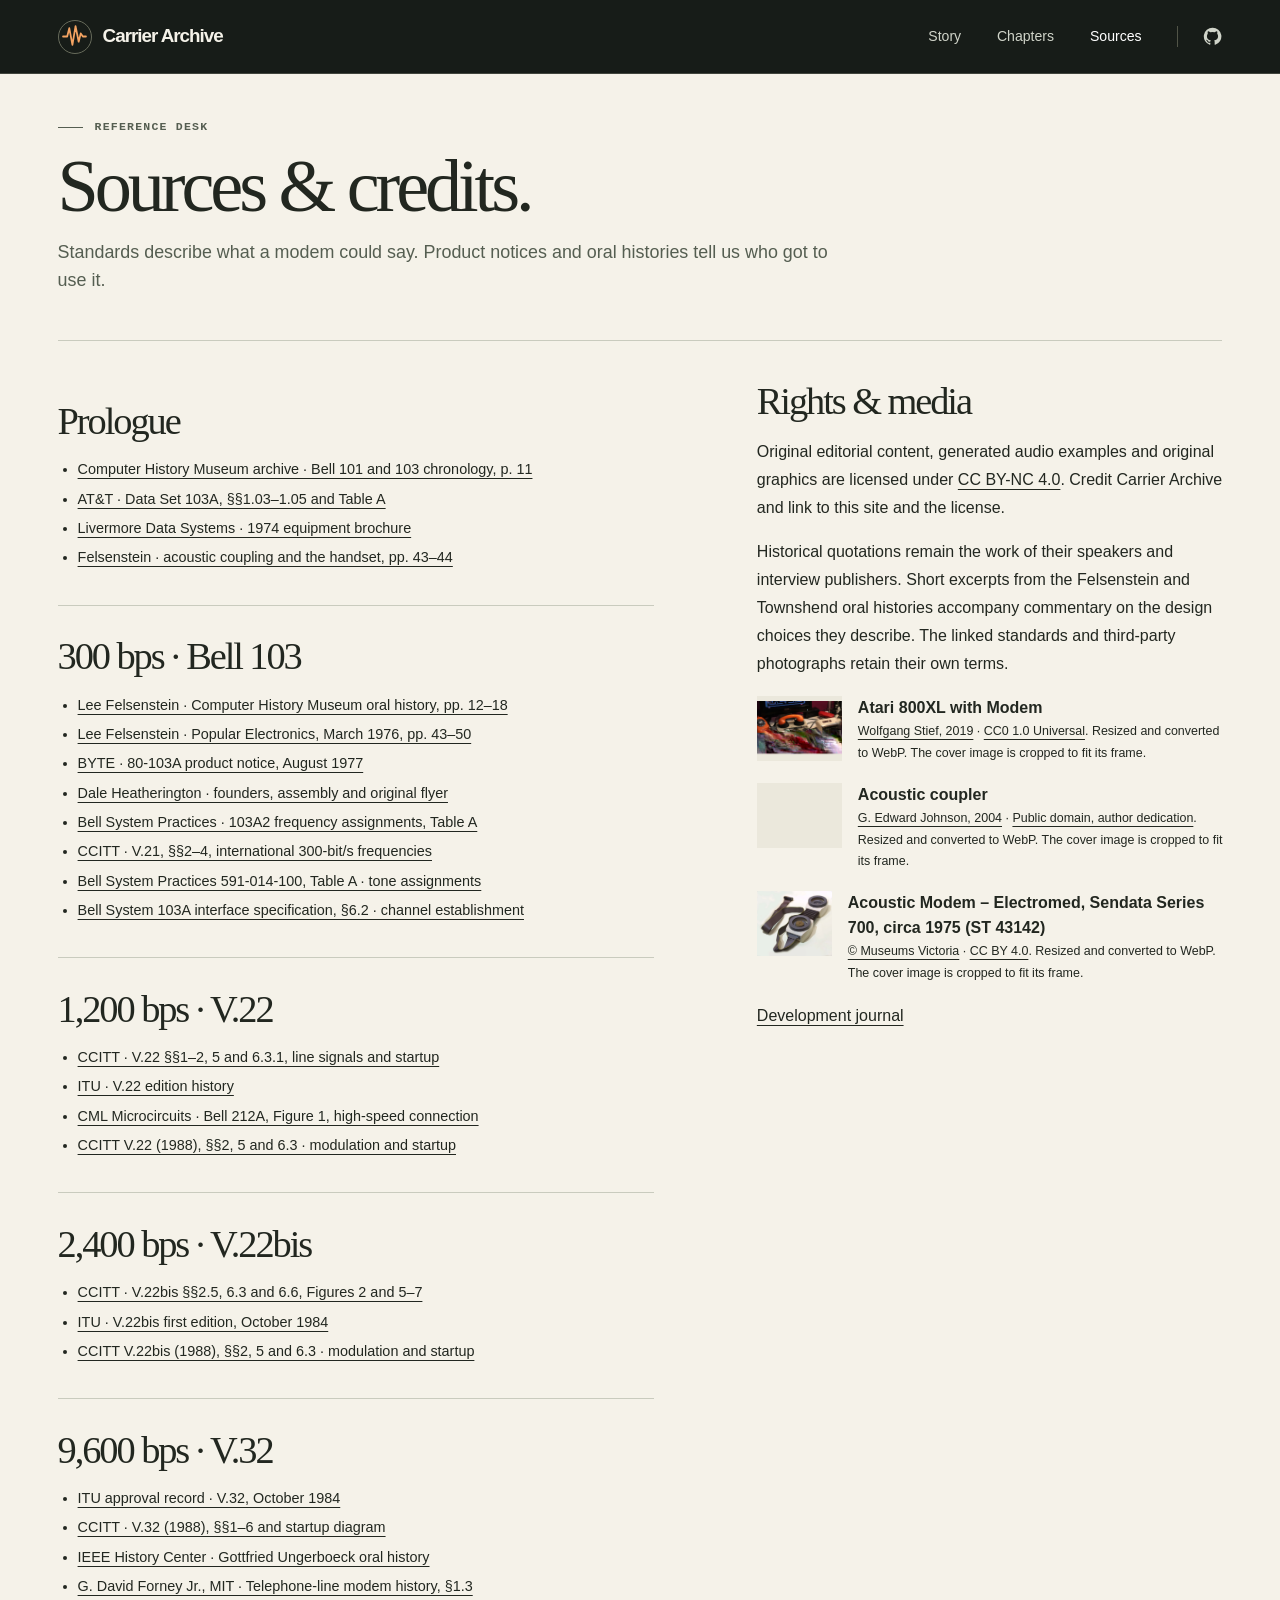
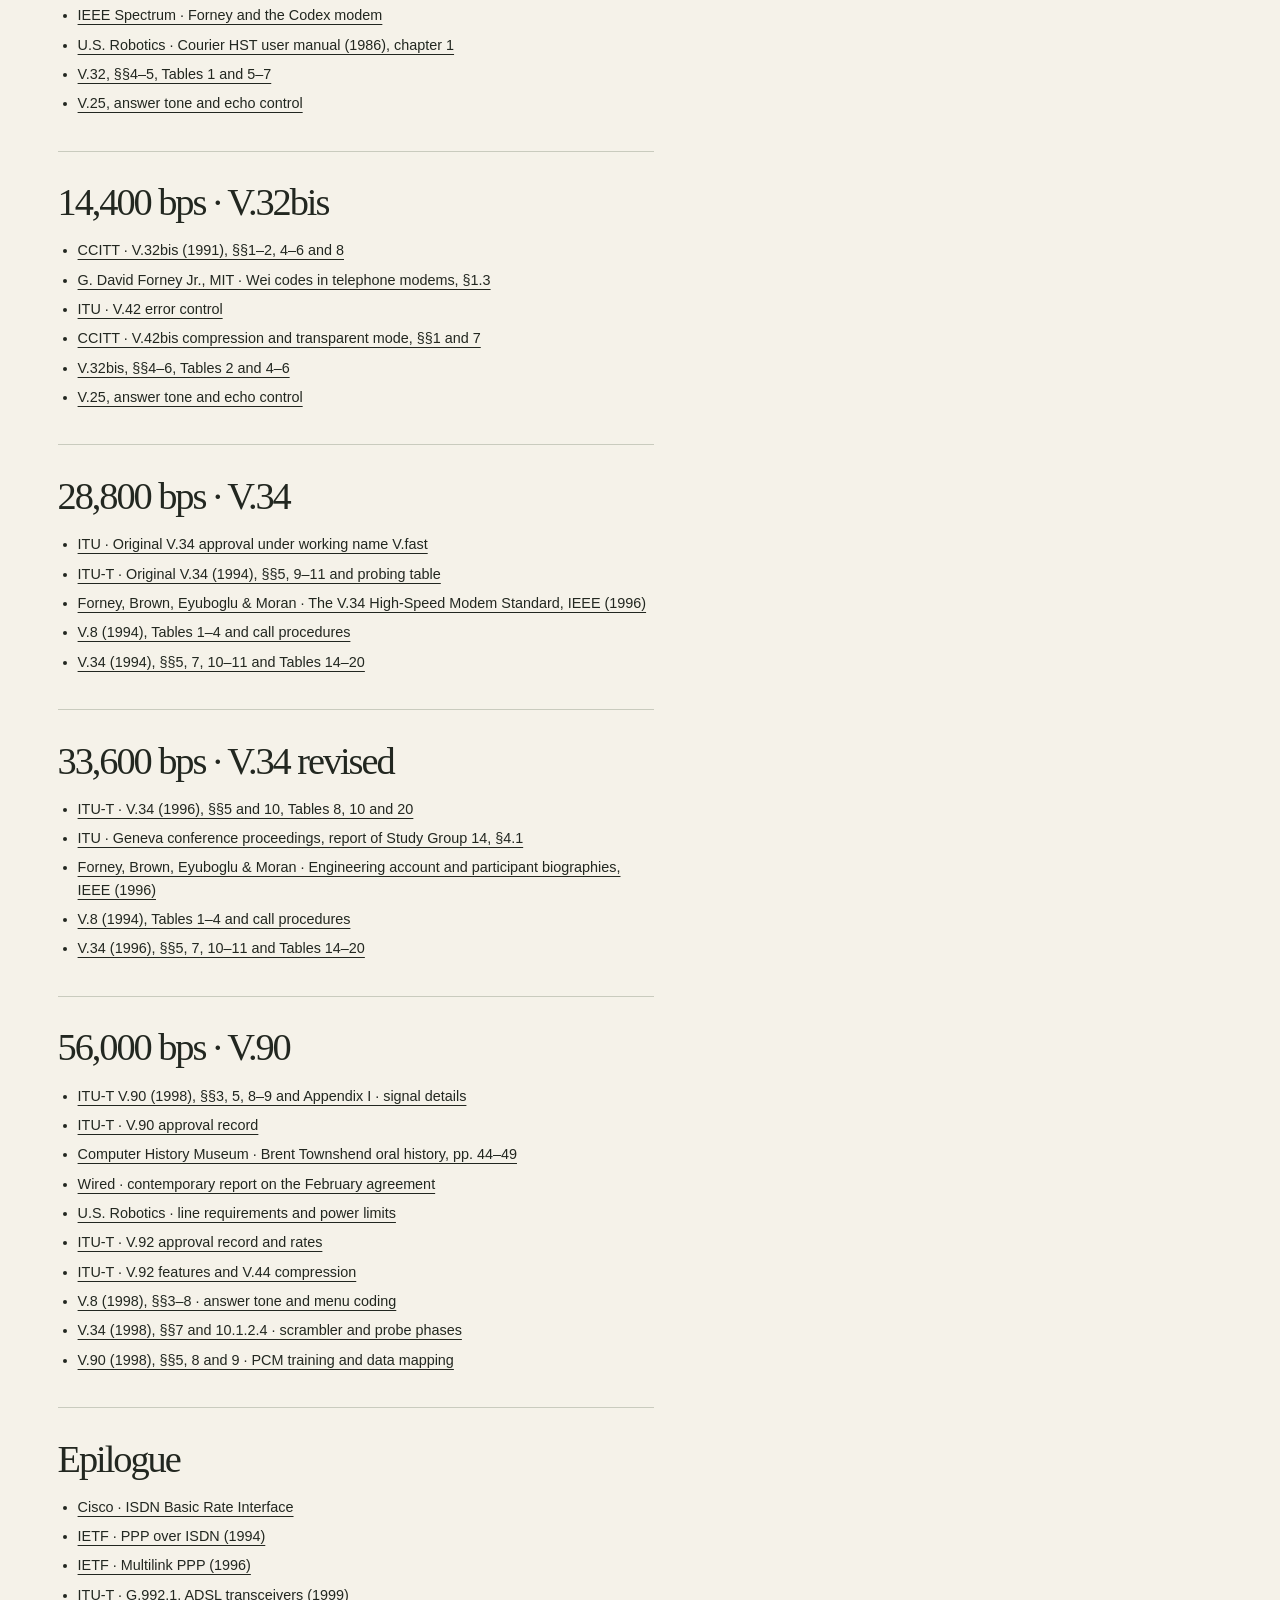
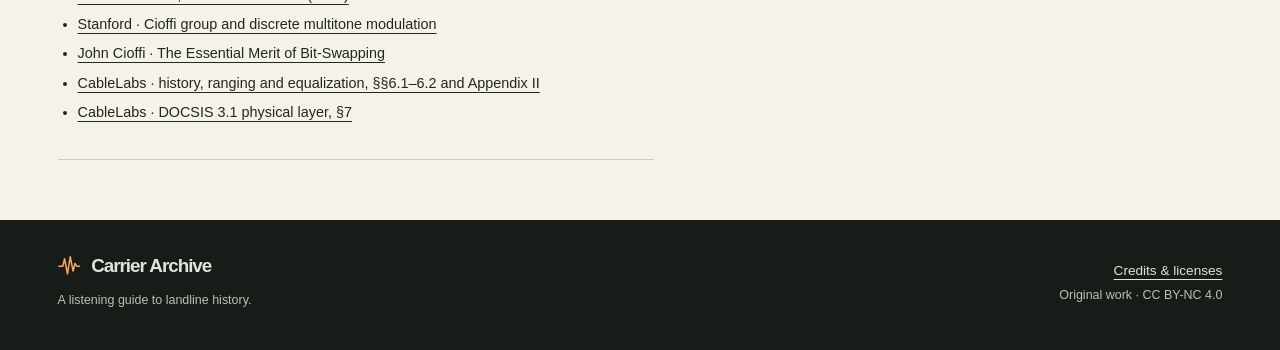
==== sources.html @ a71842d0 "Build eight sourced listening chapters and synchronized signal instruments" ====
<!doctype html><html lang="en"><head><meta charset="utf-8"><meta name="viewport" content="width=device-width, initial-scale=1"><meta name="theme-color" content="#1d201c"><meta name="description" content="Explore eight generations of dial-up modems through annotated synthesized signals, archival photographs and the engineering behind the handshake."><title>Sources and credits · Carrier Archive</title><link rel="icon" href="assets/mark.svg"><link rel="stylesheet" href="style.css"><script type="module" src="js/player.js"></script></head><body><a class="skip" href="#main">Skip to content</a><header class="mast"><div class="wrap mast-row"><a class="brand" href="index.html"><span class="brandmark"><svg viewBox="0 0 24 24" class="icon" fill="none" stroke="currentColor" stroke-width="1.7" stroke-linecap="round" stroke-linejoin="round" aria-hidden="true"><path d="M1 12h4l2-8 3 16 3-18 3 15 2-8 2 3h3"/></svg></span> Carrier Archive</a><nav aria-label="Primary"><a class="" href="index.html#origins">Story</a><a class="" href="index.html#chapters">Chapters</a><a class="sel" href="sources.html">Sources</a><a class="repo" href="https://github.com/ahknight/modems-astra-work-high" aria-label="GitHub repository"><svg viewBox="0 0 24 24" class="icon" fill="none" stroke="currentColor" stroke-width="1.7" stroke-linecap="round" stroke-linejoin="round" aria-hidden="true"><path fill="currentColor" stroke="none" d="M12 1a11 11 0 0 0-3.48 21.43c.55.1.75-.24.75-.53v-2.05c-3.07.67-3.72-1.3-3.72-1.3-.5-1.28-1.22-1.62-1.22-1.62-1-.68.08-.67.08-.67 1.1.08 1.69 1.14 1.69 1.14.98 1.69 2.58 1.2 3.21.92.1-.71.39-1.2.7-1.47-2.46-.28-5.04-1.23-5.04-5.47 0-1.21.43-2.2 1.14-2.97-.11-.28-.49-1.4.11-2.92 0 0 .93-.3 3.03 1.13a10.47 10.47 0 0 1 5.5 0c2.1-1.43 3.03-1.13 3.03-1.13.6 1.52.22 2.64.11 2.92.71.77 1.14 1.76 1.14 2.97 0 4.25-2.59 5.18-5.06 5.45.4.35.75 1.03.75 2.08v3.07c0 .3.2.64.76.53A11 11 0 0 0 12 1z"/></svg></a></nav></div></header><main id="main"><div class="page-intro wrap"><div class="eyebrow"><span class="rule"></span>REFERENCE DESK</div><h1>Sources &amp; credits.</h1><p>Standards describe what a modem could say. Product notices and oral histories tell us who got to use it.</p></div><div class="reference wrap"><div class="ref-list"><section id="origin"><h2>Prologue</h2><ul class="refs"><li><a href="https://archive.computerhistory.org/resources/access/text/2022/08/102806104-05-01-acc.pdf#page=11">Computer History Museum archive · Bell 101 and 103 chronology, p. 11</a></li><li><a href="https://bitsavers.org/communications/westernElectric/modems/591-014-100_Data_Set_103A_Identification_and_Operation_Jan67.pdf#page=2">AT&amp;T · Data Set 103A, §§1.03–1.05 and Table A</a></li><li><a href="https://s3data.computerhistory.org/brochures/livermore.70-series-modems.1974.102646309.pdf">Livermore Data Systems · 1974 equipment brochure</a></li><li><a href="https://nnty.fun/downloads/books/TAEL/MAGAZINES/TECHNICAL/DIY/Popular%20Electronics/1976/Poptronics-1976-03.pdf">Felsenstein · acoustic coupling and the handset, pp. 43–44</a></li></ul></section><section id="300"><h2>300 bps · Bell 103</h2><ul class="refs"><li><a href="https://archive.computerhistory.org/resources/access/text/2012/10/102702231-05-01-acc.pdf#page=18">Lee Felsenstein · Computer History Museum oral history, pp. 12–18</a></li><li><a href="https://nnty.fun/downloads/books/TAEL/MAGAZINES/TECHNICAL/DIY/Popular%20Electronics/1976/Poptronics-1976-03.pdf">Lee Felsenstein · Popular Electronics, March 1976, pp. 43–50</a></li><li><a href="https://isaac.lsu.edu/byte/issues/197708_Byte_Magazine_Vol_02-08_Working_with_APL.pdf">BYTE · 80-103A product notice, August 1977</a></li><li><a href="https://www.wa4dsy.net/heatherington/hayes/index.html">Dale Heatherington · founders, assembly and original flyer</a></li><li><a href="https://bitsavers.org/communications/westernElectric/modems/591-014-100_Data_Set_103A_Identification_and_Operation_Jan67.pdf#page=2">Bell System Practices · 103A2 frequency assignments, Table A</a></li><li><a href="https://www.itu.int/rec/T-REC-V.21-198811-I">CCITT · V.21, §§2–4, international 300-bit/s frequencies</a></li><li><a href="https://bitsavers.org/communications/westernElectric/modems/591-014-100_Data_Set_103A_Identification_and_Operation_Jan67.pdf">Bell System Practices 591-014-100, Table A · tone assignments</a></li><li><a href="https://bitsavers.org/communications/westernElectric/modems/103A_Interface_Specification_Feb67.pdf">Bell System 103A interface specification, §6.2 · channel establishment</a></li></ul></section><section id="1200"><h2>1,200 bps · V.22</h2><ul class="refs"><li><a href="https://www.itu.int/rec/T-REC-V.22-198811-I">CCITT · V.22 §§1–2, 5 and 6.3.1, line signals and startup</a></li><li><a href="https://www.itu.int/ITU-T/recommendations/rec.aspx?lang=en&amp;rec=8409">ITU · V.22 edition history</a></li><li><a href="https://cmlmicro.com/Content/Product%20Downloads/Wireline%20Telecom/AN_Telecom_869A_1_May06.pdf">CML Microcircuits · Bell 212A, Figure 1, high-speed connection</a></li><li><a href="https://www.itu.int/rec/T-REC-V.22-198811-I/en">CCITT V.22 (1988), §§2, 5 and 6.3 · modulation and startup</a></li></ul></section><section id="2400"><h2>2,400 bps · V.22bis</h2><ul class="refs"><li><a href="https://www.itu.int/rec/T-REC-V.22bis-198811-I/en">CCITT · V.22bis §§2.5, 6.3 and 6.6, Figures 2 and 5–7</a></li><li><a href="https://www.itu.int/ITU-T/recommendations/rec.aspx?lang=en&amp;rec=6838">ITU · V.22bis first edition, October 1984</a></li><li><a href="https://www.itu.int/rec/T-REC-V.22bis-198811-I/en">CCITT V.22bis (1988), §§2, 5 and 6.3 · modulation and startup</a></li></ul></section><section id="9600"><h2>9,600 bps · V.32</h2><ul class="refs"><li><a href="https://www.itu.int/ITU-T/recommendations/rec.aspx?rec=6864">ITU approval record · V.32, October 1984</a></li><li><a href="https://www.itu.int/rec/dologin_pub.asp?id=T-REC-V.32-198811-S%21%21PDF-E&amp;lang=e&amp;type=items">CCITT · V.32 (1988), §§1–6 and startup diagram</a></li><li><a href="https://ethw.org/Oral-History:Gottfried_Ungerboeck">IEEE History Center · Gottfried Ungerboeck oral history</a></li><li><a href="https://ocw.mit.edu/courses/6-451-principles-of-digital-communication-ii-spring-2005/28eebe8f610d548070dae1bf3f74b6cd_chap_1.pdf">G. David Forney Jr., MIT · Telephone-line modem history, §1.3</a></li><li><a href="https://spectrum.ieee.org/david-forney-modem">IEEE Spectrum · Forney and the Codex modem</a></li><li><a href="https://vtda.org/docs/computing/USRobotics/M610-0101-00_CourierHST_1986.pdf">U.S. Robotics · Courier HST user manual (1986), chapter 1</a></li><li><a href="https://www.itu.int/rec/dologin_pub.asp?id=T-REC-V.32-198811-S%21%21PDF-E&amp;lang=e&amp;type=items">V.32, §§4–5, Tables 1 and 5–7</a></li><li><a href="https://www.itu.int/rec/dologin_pub.asp?id=T-REC-V.25-199610-I%21%21PDF-E&amp;lang=e&amp;type=items">V.25, answer tone and echo control</a></li></ul></section><section id="14400"><h2>14,400 bps · V.32bis</h2><ul class="refs"><li><a href="https://www.itu.int/rec/dologin_pub.asp?id=T-REC-V.32bis-199102-I%21%21PDF-E&amp;lang=e&amp;type=items">CCITT · V.32bis (1991), §§1–2, 4–6 and 8</a></li><li><a href="https://ocw.mit.edu/courses/6-451-principles-of-digital-communication-ii-spring-2005/28eebe8f610d548070dae1bf3f74b6cd_chap_1.pdf">G. David Forney Jr., MIT · Wei codes in telephone modems, §1.3</a></li><li><a href="https://www.itu.int/rec/T-REC-V.42/en">ITU · V.42 error control</a></li><li><a href="https://www.itu.int/rec/dologin_pub.asp?id=T-REC-V.42bis-199001-I%21%21PDF-E&amp;lang=e&amp;type=items">CCITT · V.42bis compression and transparent mode, §§1 and 7</a></li><li><a href="https://www.itu.int/rec/dologin_pub.asp?id=T-REC-V.32bis-199102-I%21%21PDF-E&amp;lang=e&amp;type=items">V.32bis, §§4–6, Tables 2 and 4–6</a></li><li><a href="https://www.itu.int/rec/dologin_pub.asp?id=T-REC-V.25-199610-I%21%21PDF-E&amp;lang=e&amp;type=items">V.25, answer tone and echo control</a></li></ul></section><section id="28800"><h2>28,800 bps · V.34</h2><ul class="refs"><li><a href="https://www.itu.int/ITU-T/recommendations/rec.aspx?rec=2756">ITU · Original V.34 approval under working name V.fast</a></li><li><a href="https://www.itu.int/rec/dologin_pub.asp?id=T-REC-V.34-199409-S%21%21PDF-E&amp;lang=s&amp;type=items">ITU-T · Original V.34 (1994), §§5, 9–11 and probing table</a></li><li><a href="https://device.report/m/b20d3eea0a5c149a573acdb50c3b4edfe935928d7936b1db4b72565df5882e3d.pdf">Forney, Brown, Eyuboglu &amp; Moran · The V.34 High-Speed Modem Standard, IEEE (1996)</a></li><li><a href="https://www.itu.int/rec/dologin_pub.asp?id=T-REC-V.8-199409-S%21%21PDF-E&amp;lang=e&amp;type=items">V.8 (1994), Tables 1–4 and call procedures</a></li><li><a href="https://www.itu.int/rec/dologin_pub.asp?id=T-REC-V.34-199409-S%21%21PDF-E&amp;lang=e&amp;type=items">V.34 (1994), §§5, 7, 10–11 and Tables 14–20</a></li></ul></section><section id="33600"><h2>33,600 bps · V.34 revised</h2><ul class="refs"><li><a href="https://www.itu.int/rec/dologin_pub.asp?id=T-REC-V.34-199610-S%21%21PDF-E&amp;lang=e&amp;type=items">ITU-T · V.34 (1996), §§5 and 10, Tables 8, 10 and 20</a></li><li><a href="https://search.itu.int/history/HistoryDigitalCollectionDocLibrary/4.262.43.en.101.pdf">ITU · Geneva conference proceedings, report of Study Group 14, §4.1</a></li><li><a href="https://device.report/m/b20d3eea0a5c149a573acdb50c3b4edfe935928d7936b1db4b72565df5882e3d.pdf">Forney, Brown, Eyuboglu &amp; Moran · Engineering account and participant biographies, IEEE (1996)</a></li><li><a href="https://www.itu.int/rec/dologin_pub.asp?id=T-REC-V.8-199409-S%21%21PDF-E&amp;lang=e&amp;type=items">V.8 (1994), Tables 1–4 and call procedures</a></li><li><a href="https://www.itu.int/rec/dologin_pub.asp?id=T-REC-V.34-199610-S%21%21PDF-E&amp;lang=e&amp;type=items">V.34 (1996), §§5, 7, 10–11 and Tables 14–20</a></li></ul></section><section id="56000"><h2>56,000 bps · V.90</h2><ul class="refs"><li><a href="https://www.itu.int/rec/dologin_pub.asp?id=T-REC-V.90-199809-I%21%21PDF-E&amp;lang=e&amp;type=items">ITU-T V.90 (1998), §§3, 5, 8–9 and Appendix I · signal details</a></li><li><a href="https://www.itu.int/ITU-T/recommendations/rec.aspx?rec=4493">ITU-T · V.90 approval record</a></li><li><a href="https://archive.computerhistory.org/resources/access/text/2022/11/102792696-05-01-acc.pdf#page=44">Computer History Museum · Brent Townshend oral history, pp. 44–49</a></li><li><a href="https://www.wired.com/1998/02/itu-oks-56k-modem-pact/">Wired · contemporary report on the February agreement</a></li><li><a href="https://support.usr.com/support/5610b/5610b-ug/five.html">U.S. Robotics · line requirements and power limits</a></li><li><a href="https://www.itu.int/ITU-T/recommendations/rec.aspx?lang=en&amp;rec=5246">ITU-T · V.92 approval record and rates</a></li><li><a href="https://www.itu.int/ITU-T/news/voiceband.html">ITU-T · V.92 features and V.44 compression</a></li><li><a href="https://www.itu.int/rec/T-REC-V.8-199802-S">V.8 (1998), §§3–8 · answer tone and menu coding</a></li><li><a href="https://www.itu.int/rec/dologin_pub.asp?id=T-REC-V.34-199802-I%21%21PDF-E&amp;lang=e&amp;type=items">V.34 (1998), §§7 and 10.1.2.4 · scrambler and probe phases</a></li><li><a href="https://www.itu.int/rec/dologin_pub.asp?id=T-REC-V.90-199809-I%21%21PDF-E&amp;lang=e&amp;type=items">V.90 (1998), §§5, 8 and 9 · PCM training and data mapping</a></li></ul></section><section id="epilogue"><h2>Epilogue</h2><ul class="refs"><li><a href="https://www.cisco.com/c/en/us/td/docs/ios/dial/configuration/guide/15_1s/dia_15_1s_book/dia_cfg_isdn_bri.pdf">Cisco · ISDN Basic Rate Interface</a></li><li><a href="https://www.rfc-editor.org/rfc/rfc1618.html">IETF · PPP over ISDN (1994)</a></li><li><a href="https://www.rfc-editor.org/rfc/rfc1990.html">IETF · Multilink PPP (1996)</a></li><li><a href="https://www.itu.int/itu-t/recommendations/rec.aspx?lang=en&amp;rec=4718">ITU-T · G.992.1, ADSL transceivers (1999)</a></li><li><a href="https://cioffi-group.stanford.edu/mlc/group.html">Stanford · Cioffi group and discrete multitone modulation</a></li><li><a href="https://web.stanford.edu/~cioffi/pdf/short.pdf">John Cioffi · The Essential Merit of Bit-Swapping</a></li><li><a href="https://account.cablelabs.com/server/alfresco/c021877d-cce7-434a-b3ac-9cc466d6c601">CableLabs · history, ranging and equalization, §§6.1–6.2 and Appendix II</a></li><li><a href="https://account.cablelabs.com/server/alfresco/64f9563d-fadc-408e-9991-501846cc84d8">CableLabs · DOCSIS 3.1 physical layer, §7</a></li></ul></section></div><aside id="rights"><h2>Rights &amp; media</h2><p>Original editorial content, generated audio examples and original graphics are licensed under <a rel="license" href="https://creativecommons.org/licenses/by-nc/4.0/">CC BY-NC 4.0</a>. Credit Carrier Archive and link to this site and the license.</p><p>Historical quotations remain the work of their speakers and interview publishers. Short excerpts from the Felsenstein and Townshend oral histories accompany commentary on the design choices they describe. The linked standards and third-party photographs retain their own terms.</p><div class="credit-row"><img src="assets/atari.webp" alt="" loading="lazy"><div><strong>Atari 800XL with Modem</strong><p><a href="https://commons.wikimedia.org/wiki/File:Atari_800XL_with_Modem.jpg">Wolfgang Stief, 2019</a> · <a href="https://creativecommons.org/publicdomain/zero/1.0/">CC0 1.0 Universal</a>. Resized and converted to WebP. The cover image is cropped to fit its frame.</p></div></div><div class="credit-row"><img src="assets/acoustic.webp" alt="" loading="lazy"><div><strong>Acoustic coupler</strong><p><a href="https://commons.wikimedia.org/wiki/File:Acoustic_coupler_20041015_175456_1.jpg">G. Edward Johnson, 2004</a> · <a href="https://commons.wikimedia.org/wiki/File:Acoustic_coupler_20041015_175456_1.jpg#Summary">Public domain, author dedication</a>. Resized and converted to WebP. The cover image is cropped to fit its frame.</p></div></div><div class="credit-row"><img src="assets/sendata.webp" alt="" loading="lazy"><div><strong>Acoustic Modem – Electromed, Sendata Series 700, circa 1975 (ST 43142)</strong><p><a href="https://collections.museumsvictoria.com.au/items/404180">© Museums Victoria</a> · <a href="https://creativecommons.org/licenses/by/4.0/">CC BY 4.0</a>. Resized and converted to WebP. The cover image is cropped to fit its frame.</p></div></div><p><a href="https://github.com/ahknight/modems-astra-work-high/blob/main/DEVLOG.md">Development journal</a></p></aside></div></main><footer><div class="wrap footer-in"><div><a class="brand" href="index.html"><svg viewBox="0 0 24 24" class="icon" fill="none" stroke="currentColor" stroke-width="1.7" stroke-linecap="round" stroke-linejoin="round" aria-hidden="true"><path d="M1 12h4l2-8 3 16 3-18 3 15 2-8 2 3h3"/></svg> Carrier Archive</a><p>A listening guide to landline history.</p></div><div><a href="sources.html#rights">Credits &amp; licenses</a><span>Original work · CC BY-NC 4.0</span></div></div></footer></body></html>
---- style.css ----
:root{--paper:#f5f2e9;--paper2:#ebe8dc;--ink:#222720;--muted:#555e51;--edge:#c9cbbe;--night:#20251f;--dark:#171c18;--orange:#f4a362;--green:#a1be9c;--mono:ui-monospace,"SFMono-Regular",Consolas,"Liberation Mono",monospace;--serif:"Iowan Old Style","Palatino Linotype",Palatino,Georgia,serif;--sans:"Helvetica Neue",Arial,sans-serif}*{box-sizing:border-box}html{scroll-padding-top:18px}body{margin:0;color:var(--ink);background:var(--paper);font:1rem/1.55 var(--sans)}button,input,select{font:inherit}a{color:inherit;text-underline-offset:4px}button,a,input,summary{touch-action:manipulation}button,summary,input[type=range],input[type=checkbox],input[type=radio]{cursor:pointer}button{color:inherit}button:focus-visible,a:focus-visible,input:focus-visible,summary:focus-visible{outline:3px solid #cd702f;outline-offset:4px}.wrap{width:min(1264px,calc(100% - clamp(40px,9vw,144px)));margin:auto}.icon{width:1.2em;height:1.2em;flex:none;vertical-align:middle}.sr,.skip:not(:focus){position:absolute;width:1px;height:1px;overflow:hidden;clip-path:inset(50%)}.skip:focus{position:fixed;z-index:10;top:8px;left:8px;padding:12px;background:white;color:black}.mast{background:var(--dark);color:var(--paper);border-bottom:1px solid #41453d}.mast-row{display:flex;justify-content:space-between;align-items:center;min-height:73px;gap:20px}.brand{display:inline-flex;gap:11px;align-items:center;text-decoration:none;font:700 1.18rem/1.1 var(--sans);letter-spacing:-.055em}.brandmark{color:var(--orange);display:grid;place-items:center;width:34px;height:34px;border:1px solid #676b5b;border-radius:50%}.brandmark .icon{width:25px;height:25px}.mast nav{display:flex;align-items:center;gap:clamp(19px,2.8vw,45px)}.mast nav a{font-size:.88rem;text-decoration:none;color:#d0d4c9}.mast nav a:hover,.mast nav a.sel{color:#fff}.mast nav .repo{border-left:1px solid #515447;padding-left:25px}.repo .icon{width:19px;height:19px}
.hero{background:radial-gradient(ellipse at 78% 44%,#30392e 0,transparent 47%),var(--night);color:var(--paper);overflow:hidden}.hero-grid{display:grid;grid-template-columns:1.02fr 1fr;gap:clamp(36px,6vw,112px);align-items:center;padding-block:clamp(42px,4.2vw,74px)}.hero-copy{padding-block:4px}.eyebrow,.small-label,.plate,.photo-tag,.mode-pill,.console-label small,.rail-label,.ch-num,.row-story small,.chapter-bottom small,.end-link span,.scope-axis{font:600 .72rem/1.4 var(--mono);letter-spacing:.105em}.eyebrow{display:flex;align-items:center;gap:12px;color:var(--muted)}.rule{width:25px;height:1px;background:currentColor}.hero .eyebrow,.chapter-head .eyebrow{color:#f1b075}.hero h1,.chapter-head h1,.page-intro h1,h2,h3{font-family:var(--serif);font-weight:400}.hero h1{font-size:clamp(4.75rem,7.8vw,7.9rem);line-height:.88;letter-spacing:-.066em;margin:.24em 0 .24em}.hero h1 em{font-weight:400;color:var(--orange);letter-spacing:-.07em}.hero-copy>p{font-size:clamp(1rem,1.25vw,1.22rem);color:#dddcd0;line-height:1.65;max-width:495px;margin:0}.hero-actions{display:flex;align-items:center;gap:26px;margin-top:27px;flex-wrap:wrap}.button{display:inline-flex;align-items:center;justify-content:center;gap:10px;padding:12px 19px;border-radius:3px;text-decoration:none;font-weight:650;font-size:.9rem}.paper{background:var(--orange);color:var(--dark)}.paper:hover{background:#ffb77c}.text-link,.sub-link{font-size:.88rem;font-weight:600;text-decoration:none}.text-link{color:#e4e4d9}.text-link .icon{width:14px;margin-left:5px}.text-link:hover,.sub-link:hover{text-decoration:underline}.hero-instrument{margin:0;border:1px solid #62685b;border-radius:6px;overflow:hidden;background:var(--dark);box-shadow:0 12px 38px #12171066;position:relative}.plate{height:34px;padding:0 15px;background:#282e26;color:#d5dacf;display:flex;justify-content:space-between;align-items:center;font-size:.66rem;letter-spacing:.13em}.plate>span:first-child{display:flex;gap:9px;align-items:center}.plate>span:last-child{color:#abb3a6}.lamp{display:inline-block;width:7px;height:7px;border-radius:50%;background:#b9c99d}.hero-instrument.playing .lamp{background:#edac67;box-shadow:0 0 6px #f4a362}.photo-well{position:relative;border-top:1px solid #3c413b;border-bottom:1px solid #4b5046}.photo-well img{display:block;width:100%;height:clamp(160px,17.2vw,265px);object-fit:cover;object-position:center 49%}.photo-tag{position:absolute;bottom:9px;left:12px;color:#fff6e9;font-size:.59rem;background:#1b201df0;padding:4px 7px}.hero-console{padding:12px 16px 10px}.console-label{display:flex;align-items:center;justify-content:space-between;gap:8px;font:500 .82rem var(--mono);color:#ebe7d9}.console-label>span{display:flex;gap:8px;align-items:center}.console-label b{font-weight:400;color:#898f80}.console-label .icon{color:var(--orange);width:16px;height:16px}.console-label small{font-size:.62rem;color:#adb6a5}.hero-console canvas{height:38px;margin:9px 0 4px}.hero-console canvas,.scope-box canvas{display:block;width:100%;background:#161c17}.transport{display:flex;align-items:center;gap:10px;min-height:39px;color:#f4ead8}.play,.restart{border:0;background:transparent;display:inline-flex;align-items:center;justify-content:center;gap:7px}.play{padding:5px 10px;border:1px solid #737866;border-radius:3px;color:#f7e7ca;font:600 .76rem var(--sans);white-space:nowrap}.play .icon{width:14px}.play:hover,.restart:hover{background:#354031}.restart{padding:6px;color:#cbd1c2}.restart .icon{width:15px}.seek{display:flex;flex:1;min-width:0;align-items:center}.seek input{width:100%;min-width:0;margin:0;height:20px;accent-color:var(--orange)}input[type=range]{appearance:none;background:transparent}input[type=range]::-webkit-slider-runnable-track{height:3px;background:#606856;border-radius:4px}input[type=range]::-moz-range-track{height:3px;background:#606856;border-radius:4px}input[type=range]::-webkit-slider-thumb{appearance:none;width:12px;height:12px;border-radius:50%;background:var(--orange);margin-top:-4.5px}input[type=range]::-moz-range-thumb{width:12px;height:12px;border:0;background:var(--orange);border-radius:50%}.clock{font:.7rem var(--mono);white-space:nowrap;min-width:4.8rem;text-align:right}.mini-stage{font:.72rem var(--mono);color:#b8c0b2;min-height:1.2em}.rate-nav{background:#e6e8db;border-top:1px solid #9fa595;border-bottom:1px solid #b9bfb0}.rate-inner{display:flex;align-items:stretch}.rail-label{min-width:138px;display:flex;flex-direction:column;justify-content:center;font-size:.72rem}.rail-label small{font:normal .69rem var(--mono);letter-spacing:0;color:#56604f}.rates{flex:1;display:grid;grid-template-columns:repeat(8,1fr)}.rates a{display:grid;place-items:center;text-decoration:none;font:600 clamp(.75rem,1.05vw,1rem) var(--mono);padding:23px 2px;border-left:1px solid #c0c6b6}.rates a:last-child{border-right:1px solid #c0c6b6}.rates a:hover,.rates .current{background:#d7decc;box-shadow:inset 0 -3px #6a7963}.origins{display:grid;grid-template-columns:1fr .7fr;gap:clamp(40px,8vw,125px);align-items:center;padding-block:65px}.origins h2,.index-head h2,.reference h2,.epilogue h2{font-size:clamp(2.4rem,4.1vw,4.1rem);line-height:1.07;letter-spacing:-.054em;margin:.28em 0}.origin-copy p,.editorial p,.epilogue p,.reference p,.chapter-head p{line-height:1.75}.origin-copy p{color:#40493f;max-width:660px}.sub-link{display:inline-block;border-bottom:1px solid #8e9788;margin-top:5px}.artifact{margin:0}.artifact-img{background:#e3e1d6;overflow:hidden;border:1px solid #cccec1;border-radius:3px}.artifact-img img{width:100%;height:clamp(160px,14vw,225px);object-fit:contain;display:block;mix-blend-mode:multiply}.artifact figcaption{display:flex;flex-wrap:wrap;gap:3px 10px;align-items:baseline;margin-top:10px}.artifact figcaption strong{font-size:.84rem}.artifact figcaption span,.artifact figcaption small{font:.72rem var(--mono);color:var(--muted)}.artifact figcaption small{width:100%;font-size:.69rem}.index-band{background:var(--paper2);border-top:1px solid var(--edge);padding:60px 0 70px}.index-head{display:flex;align-items:flex-end;justify-content:space-between;gap:50px;margin-bottom:25px}.index-head h2{max-width:580px}.index-head p{max-width:360px;color:var(--muted)}.chapter-rows{border-top:1px solid #8f9988}.chapter-row{display:grid;grid-template-columns:40px 1fr 1.5fr minmax(70px,.55fr) 33px;gap:15px;align-items:center;border-bottom:1px solid #bdc1b2;text-decoration:none;padding:15px 4px}.chapter-row:hover{background:#e0e4d5}.ch-num{color:var(--muted)}.row-rate{font:normal clamp(1.7rem,3vw,2.8rem)/1.1 var(--serif);letter-spacing:-.05em}.row-rate small{font:.7rem var(--mono);letter-spacing:0}.row-story b{display:block;font-weight:550}.row-story small{font-size:.67rem;color:var(--muted);letter-spacing:.03em}.chapter-row img{max-width:100%;width:120px;height:34px}.go{border:1px solid #abb39e;border-radius:50%;width:29px;height:29px;display:grid;place-items:center}.go .icon{width:12px}.end-link{display:flex;align-items:center;justify-content:flex-end;gap:16px;margin-top:24px;text-decoration:none}.end-link .icon{width:16px}.end-link span{color:var(--muted)}footer{background:var(--dark);color:#e1e4d7;padding-block:35px}.footer-in{display:flex;align-items:center;justify-content:space-between;gap:30px}.footer-in p,.footer-in span{display:block;font-size:.78rem;color:#b9c2b1;margin:.4em 0}.footer-in>div:last-child{text-align:right;font-size:.85rem}.footer-in .icon{color:var(--orange)}.chapter-head{background:var(--night);color:var(--paper);padding:45px 0}.chapter-head h1,.page-intro h1{font-size:clamp(2.9rem,5.8vw,5.5rem);line-height:1.02;letter-spacing:-.055em;margin:.19em 0}.chapter-head p,.page-intro>p{max-width:800px;color:#d0d5c9;font-size:1.12rem;margin:8px 0 0}.chapter-meta{color:var(--orange);font:600 1.1rem var(--mono);margin-top:22px}.chapter-meta span{font-size:.8rem;font-weight:400}.chapter-layout{display:grid;grid-template-columns:minmax(0,.9fr) minmax(0,1.18fr);gap:clamp(32px,4vw,70px);padding-block:50px;align-items:start}.editorial .small-label{color:#636d5b}.editorial>p{font-size:1.06rem}.editorial>p:first-of-type{margin-top:12px}.editorial aside{border-left:3px solid #c67940;background:#e9ebdf;padding:18px 23px;margin:25px 0}.editorial aside h3,.now h3,.stage-heading{font-size:1.65rem;letter-spacing:-.04em;margin:5px 0}.editorial aside p{font-size:.96rem;margin:6px 0}.lab{border:1px solid #b8c0b0;background:#eef0e5;border-radius:5px;padding:clamp(15px,2vw,31px);min-width:0}.lab-header{display:flex;align-items:center;justify-content:space-between;gap:10px;margin-bottom:18px}.lab h2{font-size:clamp(1.8rem,2.6vw,2.7rem);letter-spacing:-.055em;line-height:1.1;margin:.22em 0 0}.mode-pill{font-size:.62rem;text-transform:uppercase;border:1px solid #b8c1ad;padding:4px 6px;border-radius:3px;white-space:nowrap;color:#41543e}.scope-box{background:var(--dark);color:var(--paper);padding:14px;border-radius:3px}.scope-tools,.scope-legend,.scope-tools fieldset{display:flex;align-items:center;gap:9px}.scope-tools{justify-content:space-between;flex-wrap:wrap}.scope-tools fieldset{margin:0;padding:0;border:0;gap:3px}.scope-tools label{cursor:pointer;padding:5px 6px;color:#c5cabb;font-size:.72rem;border-radius:2px;display:flex;align-items:center;gap:3px}.scope-tools label:has(:checked){background:#353f32}.scope-tools input{accent-color:var(--orange);margin:0;width:12px;height:12px}.scope-legend{font:.64rem var(--mono);gap:5px}.swatch{display:inline-block;width:10px;height:2px}.amber{background:var(--orange)}.teal{background:#a4d2ba}.scope-box canvas{height:clamp(135px,12vw,190px);margin:10px 0 0}.scope-axis{font-size:.58rem;letter-spacing:.04em;color:#c1c9bb;margin:4px 0}.mix{display:flex;align-items:center;gap:14px;margin:10px 0 18px;font-size:.79rem}.mix label{display:flex;align-items:center;gap:3px}.mix input{accent-color:#52674a}.now{border-top:1px solid var(--edge);border-bottom:1px solid var(--edge);padding:14px 0}.now p,.stages p,.tip,.method p{color:#465142}.now p{margin:4px 0;font-size:.96rem}.stage-heading{margin-top:20px}.tip{font-size:.84rem;margin:2px 0 12px}.stages{padding:0;list-style:none}.stages li{border-left:2px solid #b9c4b1;padding:2px 0 3px 12px;margin:14px 0}.stages li[data-active]{border-color:#a45c27}.stages button{background:transparent;border:none;padding:2px 0;text-align:left;font-weight:650;font-size:.91rem}.stages button span{font:.7rem var(--mono);padding-right:9px;color:#5a6752}.stages button:hover{text-decoration:underline}.stages p{font-size:.9rem;margin:4px 0;line-height:1.55}.refs{padding-left:20px;overflow-wrap:anywhere}.refs li{font-size:.9rem;margin:7px 0}.method p{font-size:.91rem}details{border-top:1px solid var(--edge);padding:10px 0}summary{font-weight:600;font-size:.92rem}.chapter-bottom{border-top:1px solid var(--edge);display:flex;justify-content:space-between;align-items:center;gap:20px;padding:25px 0 42px}.chapter-bottom a{text-decoration:none}.chapter-bottom a:last-child{text-align:right;font-weight:600}.chapter-bottom small{display:block;color:var(--muted);margin-bottom:4px}.chapter-bottom a:hover,.end-link:hover{text-decoration:underline}.page-intro{padding-block:45px;border-bottom:1px solid var(--edge)}.page-intro>p{color:var(--muted)}.reference{display:grid;grid-template-columns:1fr .78fr;gap:8vw;padding:30px 0 60px}.reference h2,.epilogue h2{font-size:clamp(1.8rem,3vw,2.7rem)}.ref-list section,.epilogue section{border-bottom:1px solid var(--edge);padding:20px 0}.credit-row{display:flex;gap:16px;margin:18px 0;align-items:flex-start}.credit-row img{width:85px;height:65px;object-fit:contain;background:var(--paper2)}.credit-row p{font-size:.78rem;margin:0}.epilogue{max-width:800px;padding-block:20px 50px}.ink{background:var(--night);color:white;margin-top:24px}
@media(min-width:1600px){.hero-grid{gap:110px}}
@media(max-width:950px){.hero-grid{gap:30px}.hero h1{font-size:clamp(4.3rem,8.2vw,5.5rem)}.hero-actions{gap:16px}.rail-label{min-width:100px}.chapter-layout{grid-template-columns:1fr 1.08fr;gap:25px}.lab-header{align-items:flex-start;flex-direction:column}.origins{gap:5vw}.clock{min-width:3rem}.hero-console{padding:10px}.scope-tools{gap:6px}}
@media(max-width:740px){.wrap{width:calc(100% - 36px)}.mast-row{min-height:59px}.mast nav{gap:17px}.mast nav a{font-size:.8rem}.mast nav .repo{display:none}.brand{font-size:1.05rem}.brandmark{width:29px;height:29px}.hero-grid{grid-template-columns:1fr;padding-block:34px;gap:26px}.hero h1{font-size:clamp(4.9rem,13vw,6.8rem);margin:.23em 0}.hero-copy>p{max-width:550px}.hero-actions{margin-top:20px}.photo-well img{height:clamp(160px,32vw,220px)}.hero-console{padding:12px 15px}.hero-instrument{width:100%}.rate-inner{display:block;padding:10px 0}.rail-label{flex-direction:row;justify-content:flex-start;gap:8px;align-items:baseline;margin:1px 0 6px}.rates{grid-template-columns:repeat(4,1fr);border-top:1px solid #c0c6b6}.rates a{font-size:.81rem;padding:8px 1px;border-bottom:1px solid #c0c6b6}.rates a:nth-child(4){border-right:1px solid #c0c6b6}.origins{grid-template-columns:1fr;gap:22px;padding-block:38px}.artifact-img img{height:165px}.origins h2,.index-head h2{font-size:2.55rem}.index-band{padding:36px 0}.index-head{display:block;margin-bottom:18px}.index-head p{max-width:none}.chapter-row{grid-template-columns:22px minmax(94px,.8fr) minmax(0,1.5fr) 22px;gap:7px}.chapter-row img{display:none}.row-rate{font-size:1.6rem}.go{width:22px;height:22px}.row-story b{font-size:.9rem}.chapter-layout,.reference{grid-template-columns:1fr;gap:26px;padding-block:28px}.lab-header{flex-direction:row;align-items:center}.chapter-head{padding:30px 0}.chapter-head p{font-size:1rem}.chapter-meta{margin-top:13px}.footer-in{align-items:start;flex-direction:column;gap:14px}.footer-in>div:last-child{text-align:left}.chapter-bottom{align-items:flex-start}.chapter-bottom a{font-size:.85rem}.end-link{gap:9px;font-size:.94rem}.reference{gap:14px}.stages p{font-size:.96rem}.scope-box canvas{height:145px}}
@media(max-width:370px){.mast nav{gap:9px}.brand{gap:5px}.hero-actions{gap:12px}.transport{gap:5px}.play{padding:5px 6px}.mode-pill{display:none}.hero h1{font-size:4.35rem}.chapter-row{grid-template-columns:16px 82px 1fr}.chapter-row .go{display:none}}
@media(prefers-reduced-motion:reduce){*{scroll-behavior:auto!important;animation:none!important;transition:none!important}}
@media print{.mast,.hero-actions,.rate-nav,.transport,.scope-tools,.mix,.chapter-bottom,footer nav{display:none}.chapter-layout,.reference{display:block}.hero,.chapter-head{background:white;color:black}.editorial,.lab{break-inside:auto}.hero-copy>p,.chapter-head p{color:black}}
.mini-info,.map-title,.map-key{display:flex;align-items:center;justify-content:space-between;gap:10px}.mini-info a{font:.69rem var(--mono);color:#c8d2bd}.map-title,.map-key{font:.66rem var(--mono);color:#c3cebb}.map-title b{color:#f2dfbd;letter-spacing:.13em;font-size:.65rem}.map-window{position:relative;margin-top:8px}.scope-box canvas[data-map]{height:80px;margin:0;cursor:crosshair}.map-window i{position:absolute;top:0;bottom:0;width:2px;pointer-events:none;background:#fff9dc;box-shadow:0 0 2px #161c15}.map-key{margin:3px 0 13px;font-size:.62rem}.scope-tools{border-top:1px solid #394136;padding-top:9px}.plot-help{font-size:.85rem;color:#44513d;margin:0 0 15px}.plot-help b{font-weight:600}
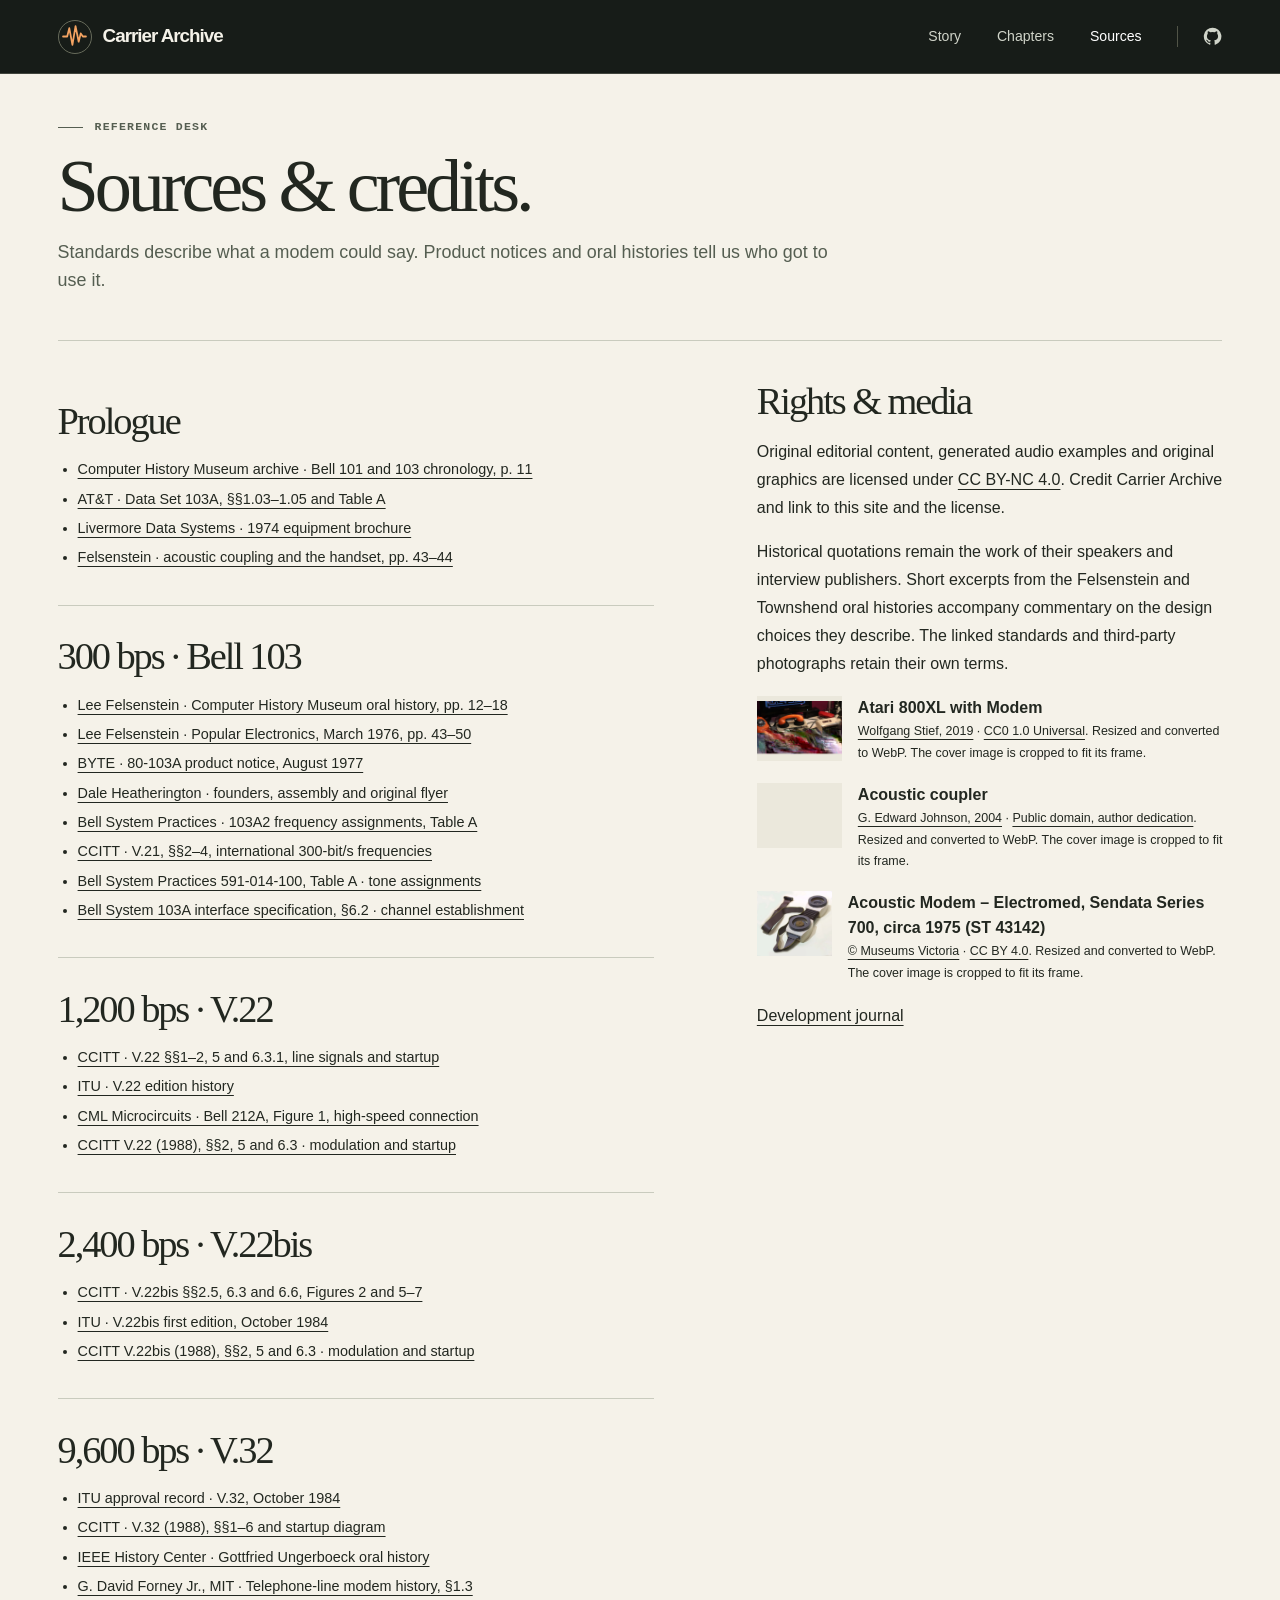
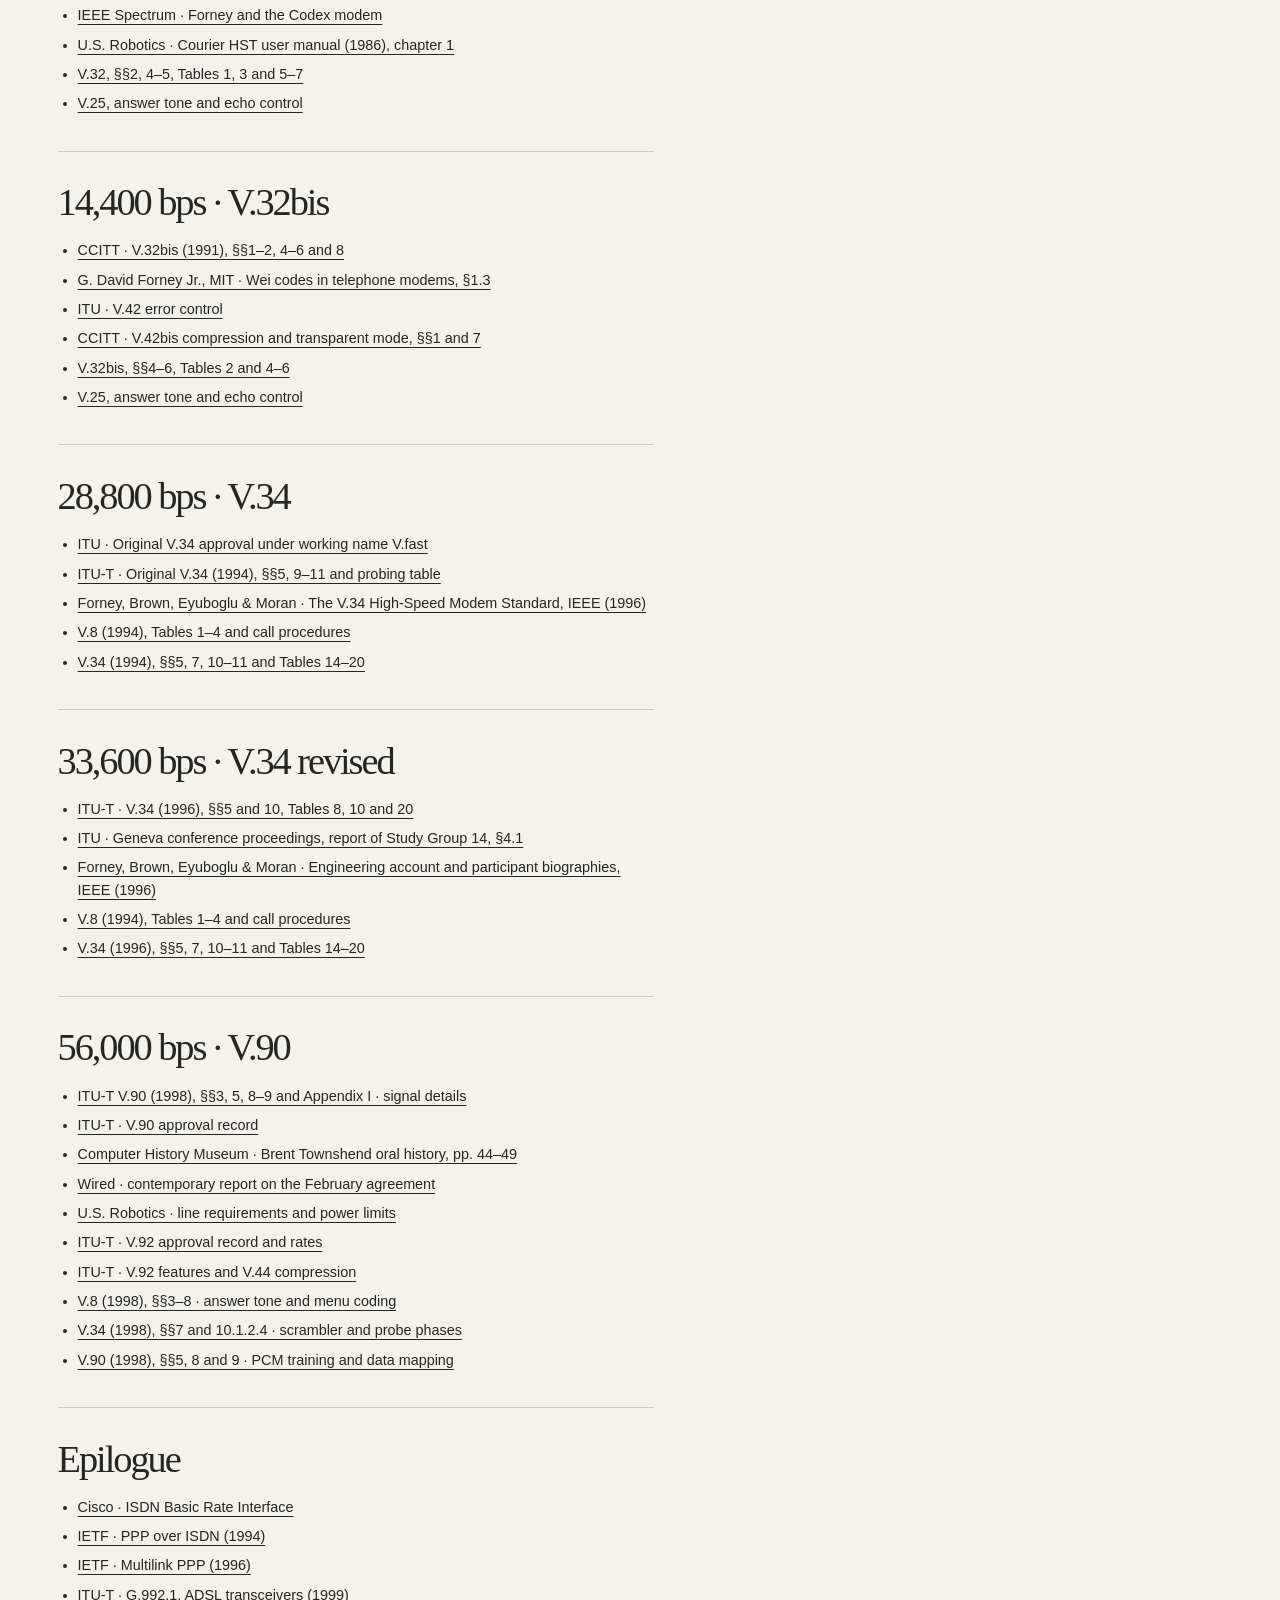
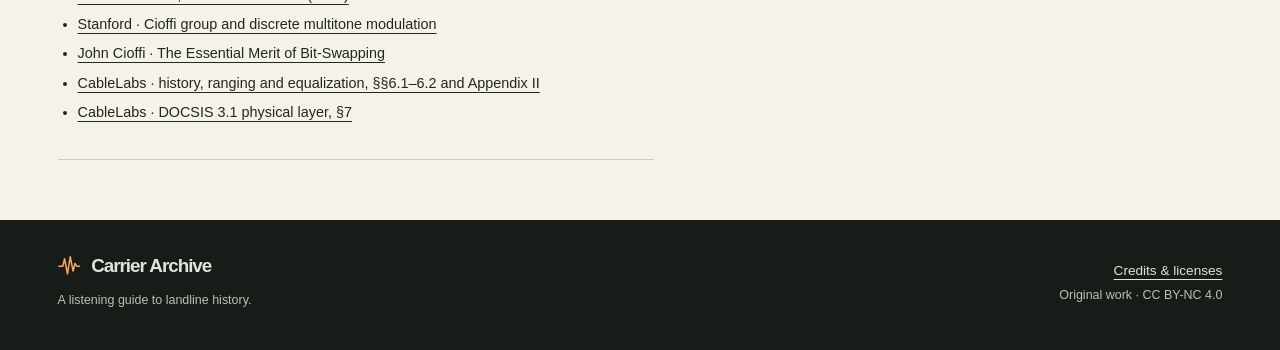
==== commit e40b140b: "Add hands-on signal experiments, guided listening and connected V.32 data" ====
--- a/sources.html
+++ b/sources.html
@@ -1 +1 @@
-<!doctype html><html lang="en"><head><meta charset="utf-8"><meta name="viewport" content="width=device-width, initial-scale=1"><meta name="theme-color" content="#1d201c"><meta name="description" content="Explore eight generations of dial-up modems through annotated synthesized signals, archival photographs and the engineering behind the handshake."><title>Sources and credits · Carrier Archive</title><link rel="icon" href="assets/mark.svg"><link rel="stylesheet" href="style.css"><script type="module" src="js/player.js"></script></head><body><a class="skip" href="#main">Skip to content</a><header class="mast"><div class="wrap mast-row"><a class="brand" href="index.html"><span class="brandmark"><svg viewBox="0 0 24 24" class="icon" fill="none" stroke="currentColor" stroke-width="1.7" stroke-linecap="round" stroke-linejoin="round" aria-hidden="true"><path d="M1 12h4l2-8 3 16 3-18 3 15 2-8 2 3h3"/></svg></span> Carrier Archive</a><nav aria-label="Primary"><a class="" href="index.html#origins">Story</a><a class="" href="index.html#chapters">Chapters</a><a class="sel" href="sources.html">Sources</a><a class="repo" href="https://github.com/ahknight/modems-astra-work-high" aria-label="GitHub repository"><svg viewBox="0 0 24 24" class="icon" fill="none" stroke="currentColor" stroke-width="1.7" stroke-linecap="round" stroke-linejoin="round" aria-hidden="true"><path fill="currentColor" stroke="none" d="M12 1a11 11 0 0 0-3.48 21.43c.55.1.75-.24.75-.53v-2.05c-3.07.67-3.72-1.3-3.72-1.3-.5-1.28-1.22-1.62-1.22-1.62-1-.68.08-.67.08-.67 1.1.08 1.69 1.14 1.69 1.14.98 1.69 2.58 1.2 3.21.92.1-.71.39-1.2.7-1.47-2.46-.28-5.04-1.23-5.04-5.47 0-1.21.43-2.2 1.14-2.97-.11-.28-.49-1.4.11-2.92 0 0 .93-.3 3.03 1.13a10.47 10.47 0 0 1 5.5 0c2.1-1.43 3.03-1.13 3.03-1.13.6 1.52.22 2.64.11 2.92.71.77 1.14 1.76 1.14 2.97 0 4.25-2.59 5.18-5.06 5.45.4.35.75 1.03.75 2.08v3.07c0 .3.2.64.76.53A11 11 0 0 0 12 1z"/></svg></a></nav></div></header><main id="main"><div class="page-intro wrap"><div class="eyebrow"><span class="rule"></span>REFERENCE DESK</div><h1>Sources &amp; credits.</h1><p>Standards describe what a modem could say. Product notices and oral histories tell us who got to use it.</p></div><div class="reference wrap"><div class="ref-list"><section id="origin"><h2>Prologue</h2><ul class="refs"><li><a href="https://archive.computerhistory.org/resources/access/text/2022/08/102806104-05-01-acc.pdf#page=11">Computer History Museum archive · Bell 101 and 103 chronology, p. 11</a></li><li><a href="https://bitsavers.org/communications/westernElectric/modems/591-014-100_Data_Set_103A_Identification_and_Operation_Jan67.pdf#page=2">AT&amp;T · Data Set 103A, §§1.03–1.05 and Table A</a></li><li><a href="https://s3data.computerhistory.org/brochures/livermore.70-series-modems.1974.102646309.pdf">Livermore Data Systems · 1974 equipment brochure</a></li><li><a href="https://nnty.fun/downloads/books/TAEL/MAGAZINES/TECHNICAL/DIY/Popular%20Electronics/1976/Poptronics-1976-03.pdf">Felsenstein · acoustic coupling and the handset, pp. 43–44</a></li></ul></section><section id="300"><h2>300 bps · Bell 103</h2><ul class="refs"><li><a href="https://archive.computerhistory.org/resources/access/text/2012/10/102702231-05-01-acc.pdf#page=18">Lee Felsenstein · Computer History Museum oral history, pp. 12–18</a></li><li><a href="https://nnty.fun/downloads/books/TAEL/MAGAZINES/TECHNICAL/DIY/Popular%20Electronics/1976/Poptronics-1976-03.pdf">Lee Felsenstein · Popular Electronics, March 1976, pp. 43–50</a></li><li><a href="https://isaac.lsu.edu/byte/issues/197708_Byte_Magazine_Vol_02-08_Working_with_APL.pdf">BYTE · 80-103A product notice, August 1977</a></li><li><a href="https://www.wa4dsy.net/heatherington/hayes/index.html">Dale Heatherington · founders, assembly and original flyer</a></li><li><a href="https://bitsavers.org/communications/westernElectric/modems/591-014-100_Data_Set_103A_Identification_and_Operation_Jan67.pdf#page=2">Bell System Practices · 103A2 frequency assignments, Table A</a></li><li><a href="https://www.itu.int/rec/T-REC-V.21-198811-I">CCITT · V.21, §§2–4, international 300-bit/s frequencies</a></li><li><a href="https://bitsavers.org/communications/westernElectric/modems/591-014-100_Data_Set_103A_Identification_and_Operation_Jan67.pdf">Bell System Practices 591-014-100, Table A · tone assignments</a></li><li><a href="https://bitsavers.org/communications/westernElectric/modems/103A_Interface_Specification_Feb67.pdf">Bell System 103A interface specification, §6.2 · channel establishment</a></li></ul></section><section id="1200"><h2>1,200 bps · V.22</h2><ul class="refs"><li><a href="https://www.itu.int/rec/T-REC-V.22-198811-I">CCITT · V.22 §§1–2, 5 and 6.3.1, line signals and startup</a></li><li><a href="https://www.itu.int/ITU-T/recommendations/rec.aspx?lang=en&amp;rec=8409">ITU · V.22 edition history</a></li><li><a href="https://cmlmicro.com/Content/Product%20Downloads/Wireline%20Telecom/AN_Telecom_869A_1_May06.pdf">CML Microcircuits · Bell 212A, Figure 1, high-speed connection</a></li><li><a href="https://www.itu.int/rec/T-REC-V.22-198811-I/en">CCITT V.22 (1988), §§2, 5 and 6.3 · modulation and startup</a></li></ul></section><section id="2400"><h2>2,400 bps · V.22bis</h2><ul class="refs"><li><a href="https://www.itu.int/rec/T-REC-V.22bis-198811-I/en">CCITT · V.22bis §§2.5, 6.3 and 6.6, Figures 2 and 5–7</a></li><li><a href="https://www.itu.int/ITU-T/recommendations/rec.aspx?lang=en&amp;rec=6838">ITU · V.22bis first edition, October 1984</a></li><li><a href="https://www.itu.int/rec/T-REC-V.22bis-198811-I/en">CCITT V.22bis (1988), §§2, 5 and 6.3 · modulation and startup</a></li></ul></section><section id="9600"><h2>9,600 bps · V.32</h2><ul class="refs"><li><a href="https://www.itu.int/ITU-T/recommendations/rec.aspx?rec=6864">ITU approval record · V.32, October 1984</a></li><li><a href="https://www.itu.int/rec/dologin_pub.asp?id=T-REC-V.32-198811-S%21%21PDF-E&amp;lang=e&amp;type=items">CCITT · V.32 (1988), §§1–6 and startup diagram</a></li><li><a href="https://ethw.org/Oral-History:Gottfried_Ungerboeck">IEEE History Center · Gottfried Ungerboeck oral history</a></li><li><a href="https://ocw.mit.edu/courses/6-451-principles-of-digital-communication-ii-spring-2005/28eebe8f610d548070dae1bf3f74b6cd_chap_1.pdf">G. David Forney Jr., MIT · Telephone-line modem history, §1.3</a></li><li><a href="https://spectrum.ieee.org/david-forney-modem">IEEE Spectrum · Forney and the Codex modem</a></li><li><a href="https://vtda.org/docs/computing/USRobotics/M610-0101-00_CourierHST_1986.pdf">U.S. Robotics · Courier HST user manual (1986), chapter 1</a></li><li><a href="https://www.itu.int/rec/dologin_pub.asp?id=T-REC-V.32-198811-S%21%21PDF-E&amp;lang=e&amp;type=items">V.32, §§4–5, Tables 1 and 5–7</a></li><li><a href="https://www.itu.int/rec/dologin_pub.asp?id=T-REC-V.25-199610-I%21%21PDF-E&amp;lang=e&amp;type=items">V.25, answer tone and echo control</a></li></ul></section><section id="14400"><h2>14,400 bps · V.32bis</h2><ul class="refs"><li><a href="https://www.itu.int/rec/dologin_pub.asp?id=T-REC-V.32bis-199102-I%21%21PDF-E&amp;lang=e&amp;type=items">CCITT · V.32bis (1991), §§1–2, 4–6 and 8</a></li><li><a href="https://ocw.mit.edu/courses/6-451-principles-of-digital-communication-ii-spring-2005/28eebe8f610d548070dae1bf3f74b6cd_chap_1.pdf">G. David Forney Jr., MIT · Wei codes in telephone modems, §1.3</a></li><li><a href="https://www.itu.int/rec/T-REC-V.42/en">ITU · V.42 error control</a></li><li><a href="https://www.itu.int/rec/dologin_pub.asp?id=T-REC-V.42bis-199001-I%21%21PDF-E&amp;lang=e&amp;type=items">CCITT · V.42bis compression and transparent mode, §§1 and 7</a></li><li><a href="https://www.itu.int/rec/dologin_pub.asp?id=T-REC-V.32bis-199102-I%21%21PDF-E&amp;lang=e&amp;type=items">V.32bis, §§4–6, Tables 2 and 4–6</a></li><li><a href="https://www.itu.int/rec/dologin_pub.asp?id=T-REC-V.25-199610-I%21%21PDF-E&amp;lang=e&amp;type=items">V.25, answer tone and echo control</a></li></ul></section><section id="28800"><h2>28,800 bps · V.34</h2><ul class="refs"><li><a href="https://www.itu.int/ITU-T/recommendations/rec.aspx?rec=2756">ITU · Original V.34 approval under working name V.fast</a></li><li><a href="https://www.itu.int/rec/dologin_pub.asp?id=T-REC-V.34-199409-S%21%21PDF-E&amp;lang=s&amp;type=items">ITU-T · Original V.34 (1994), §§5, 9–11 and probing table</a></li><li><a href="https://device.report/m/b20d3eea0a5c149a573acdb50c3b4edfe935928d7936b1db4b72565df5882e3d.pdf">Forney, Brown, Eyuboglu &amp; Moran · The V.34 High-Speed Modem Standard, IEEE (1996)</a></li><li><a href="https://www.itu.int/rec/dologin_pub.asp?id=T-REC-V.8-199409-S%21%21PDF-E&amp;lang=e&amp;type=items">V.8 (1994), Tables 1–4 and call procedures</a></li><li><a href="https://www.itu.int/rec/dologin_pub.asp?id=T-REC-V.34-199409-S%21%21PDF-E&amp;lang=e&amp;type=items">V.34 (1994), §§5, 7, 10–11 and Tables 14–20</a></li></ul></section><section id="33600"><h2>33,600 bps · V.34 revised</h2><ul class="refs"><li><a href="https://www.itu.int/rec/dologin_pub.asp?id=T-REC-V.34-199610-S%21%21PDF-E&amp;lang=e&amp;type=items">ITU-T · V.34 (1996), §§5 and 10, Tables 8, 10 and 20</a></li><li><a href="https://search.itu.int/history/HistoryDigitalCollectionDocLibrary/4.262.43.en.101.pdf">ITU · Geneva conference proceedings, report of Study Group 14, §4.1</a></li><li><a href="https://device.report/m/b20d3eea0a5c149a573acdb50c3b4edfe935928d7936b1db4b72565df5882e3d.pdf">Forney, Brown, Eyuboglu &amp; Moran · Engineering account and participant biographies, IEEE (1996)</a></li><li><a href="https://www.itu.int/rec/dologin_pub.asp?id=T-REC-V.8-199409-S%21%21PDF-E&amp;lang=e&amp;type=items">V.8 (1994), Tables 1–4 and call procedures</a></li><li><a href="https://www.itu.int/rec/dologin_pub.asp?id=T-REC-V.34-199610-S%21%21PDF-E&amp;lang=e&amp;type=items">V.34 (1996), §§5, 7, 10–11 and Tables 14–20</a></li></ul></section><section id="56000"><h2>56,000 bps · V.90</h2><ul class="refs"><li><a href="https://www.itu.int/rec/dologin_pub.asp?id=T-REC-V.90-199809-I%21%21PDF-E&amp;lang=e&amp;type=items">ITU-T V.90 (1998), §§3, 5, 8–9 and Appendix I · signal details</a></li><li><a href="https://www.itu.int/ITU-T/recommendations/rec.aspx?rec=4493">ITU-T · V.90 approval record</a></li><li><a href="https://archive.computerhistory.org/resources/access/text/2022/11/102792696-05-01-acc.pdf#page=44">Computer History Museum · Brent Townshend oral history, pp. 44–49</a></li><li><a href="https://www.wired.com/1998/02/itu-oks-56k-modem-pact/">Wired · contemporary report on the February agreement</a></li><li><a href="https://support.usr.com/support/5610b/5610b-ug/five.html">U.S. Robotics · line requirements and power limits</a></li><li><a href="https://www.itu.int/ITU-T/recommendations/rec.aspx?lang=en&amp;rec=5246">ITU-T · V.92 approval record and rates</a></li><li><a href="https://www.itu.int/ITU-T/news/voiceband.html">ITU-T · V.92 features and V.44 compression</a></li><li><a href="https://www.itu.int/rec/T-REC-V.8-199802-S">V.8 (1998), §§3–8 · answer tone and menu coding</a></li><li><a href="https://www.itu.int/rec/dologin_pub.asp?id=T-REC-V.34-199802-I%21%21PDF-E&amp;lang=e&amp;type=items">V.34 (1998), §§7 and 10.1.2.4 · scrambler and probe phases</a></li><li><a href="https://www.itu.int/rec/dologin_pub.asp?id=T-REC-V.90-199809-I%21%21PDF-E&amp;lang=e&amp;type=items">V.90 (1998), §§5, 8 and 9 · PCM training and data mapping</a></li></ul></section><section id="epilogue"><h2>Epilogue</h2><ul class="refs"><li><a href="https://www.cisco.com/c/en/us/td/docs/ios/dial/configuration/guide/15_1s/dia_15_1s_book/dia_cfg_isdn_bri.pdf">Cisco · ISDN Basic Rate Interface</a></li><li><a href="https://www.rfc-editor.org/rfc/rfc1618.html">IETF · PPP over ISDN (1994)</a></li><li><a href="https://www.rfc-editor.org/rfc/rfc1990.html">IETF · Multilink PPP (1996)</a></li><li><a href="https://www.itu.int/itu-t/recommendations/rec.aspx?lang=en&amp;rec=4718">ITU-T · G.992.1, ADSL transceivers (1999)</a></li><li><a href="https://cioffi-group.stanford.edu/mlc/group.html">Stanford · Cioffi group and discrete multitone modulation</a></li><li><a href="https://web.stanford.edu/~cioffi/pdf/short.pdf">John Cioffi · The Essential Merit of Bit-Swapping</a></li><li><a href="https://account.cablelabs.com/server/alfresco/c021877d-cce7-434a-b3ac-9cc466d6c601">CableLabs · history, ranging and equalization, §§6.1–6.2 and Appendix II</a></li><li><a href="https://account.cablelabs.com/server/alfresco/64f9563d-fadc-408e-9991-501846cc84d8">CableLabs · DOCSIS 3.1 physical layer, §7</a></li></ul></section></div><aside id="rights"><h2>Rights &amp; media</h2><p>Original editorial content, generated audio examples and original graphics are licensed under <a rel="license" href="https://creativecommons.org/licenses/by-nc/4.0/">CC BY-NC 4.0</a>. Credit Carrier Archive and link to this site and the license.</p><p>Historical quotations remain the work of their speakers and interview publishers. Short excerpts from the Felsenstein and Townshend oral histories accompany commentary on the design choices they describe. The linked standards and third-party photographs retain their own terms.</p><div class="credit-row"><img src="assets/atari.webp" alt="" loading="lazy"><div><strong>Atari 800XL with Modem</strong><p><a href="https://commons.wikimedia.org/wiki/File:Atari_800XL_with_Modem.jpg">Wolfgang Stief, 2019</a> · <a href="https://creativecommons.org/publicdomain/zero/1.0/">CC0 1.0 Universal</a>. Resized and converted to WebP. The cover image is cropped to fit its frame.</p></div></div><div class="credit-row"><img src="assets/acoustic.webp" alt="" loading="lazy"><div><strong>Acoustic coupler</strong><p><a href="https://commons.wikimedia.org/wiki/File:Acoustic_coupler_20041015_175456_1.jpg">G. Edward Johnson, 2004</a> · <a href="https://commons.wikimedia.org/wiki/File:Acoustic_coupler_20041015_175456_1.jpg#Summary">Public domain, author dedication</a>. Resized and converted to WebP. The cover image is cropped to fit its frame.</p></div></div><div class="credit-row"><img src="assets/sendata.webp" alt="" loading="lazy"><div><strong>Acoustic Modem – Electromed, Sendata Series 700, circa 1975 (ST 43142)</strong><p><a href="https://collections.museumsvictoria.com.au/items/404180">© Museums Victoria</a> · <a href="https://creativecommons.org/licenses/by/4.0/">CC BY 4.0</a>. Resized and converted to WebP. The cover image is cropped to fit its frame.</p></div></div><p><a href="https://github.com/ahknight/modems-astra-work-high/blob/main/DEVLOG.md">Development journal</a></p></aside></div></main><footer><div class="wrap footer-in"><div><a class="brand" href="index.html"><svg viewBox="0 0 24 24" class="icon" fill="none" stroke="currentColor" stroke-width="1.7" stroke-linecap="round" stroke-linejoin="round" aria-hidden="true"><path d="M1 12h4l2-8 3 16 3-18 3 15 2-8 2 3h3"/></svg> Carrier Archive</a><p>A listening guide to landline history.</p></div><div><a href="sources.html#rights">Credits &amp; licenses</a><span>Original work · CC BY-NC 4.0</span></div></div></footer></body></html>+<!doctype html><html lang="en"><head><meta charset="utf-8"><meta name="viewport" content="width=device-width, initial-scale=1"><meta name="theme-color" content="#1d201c"><meta name="description" content="Explore eight generations of dial-up modems through annotated synthesized signals, archival photographs and the engineering behind the handshake."><title>Sources and credits · Carrier Archive</title><link rel="icon" href="assets/mark.svg"><link rel="stylesheet" href="style.css"><script type="module" src="js/player.js"></script></head><body><a class="skip" href="#main">Skip to content</a><header class="mast"><div class="wrap mast-row"><a class="brand" href="index.html"><span class="brandmark"><svg viewBox="0 0 24 24" class="icon" fill="none" stroke="currentColor" stroke-width="1.7" stroke-linecap="round" stroke-linejoin="round" aria-hidden="true"><path d="M1 12h4l2-8 3 16 3-18 3 15 2-8 2 3h3"/></svg></span> Carrier Archive</a><nav aria-label="Primary"><a class="" href="index.html#origins">Story</a><a class="" href="index.html#chapters">Chapters</a><a class="sel" href="sources.html">Sources</a><a class="repo" href="https://github.com/ahknight/modems-astra-work-high" aria-label="GitHub repository"><svg viewBox="0 0 24 24" class="icon" fill="none" stroke="currentColor" stroke-width="1.7" stroke-linecap="round" stroke-linejoin="round" aria-hidden="true"><path fill="currentColor" stroke="none" d="M12 1a11 11 0 0 0-3.48 21.43c.55.1.75-.24.75-.53v-2.05c-3.07.67-3.72-1.3-3.72-1.3-.5-1.28-1.22-1.62-1.22-1.62-1-.68.08-.67.08-.67 1.1.08 1.69 1.14 1.69 1.14.98 1.69 2.58 1.2 3.21.92.1-.71.39-1.2.7-1.47-2.46-.28-5.04-1.23-5.04-5.47 0-1.21.43-2.2 1.14-2.97-.11-.28-.49-1.4.11-2.92 0 0 .93-.3 3.03 1.13a10.47 10.47 0 0 1 5.5 0c2.1-1.43 3.03-1.13 3.03-1.13.6 1.52.22 2.64.11 2.92.71.77 1.14 1.76 1.14 2.97 0 4.25-2.59 5.18-5.06 5.45.4.35.75 1.03.75 2.08v3.07c0 .3.2.64.76.53A11 11 0 0 0 12 1z"/></svg></a></nav></div></header><main id="main"><div class="page-intro wrap"><div class="eyebrow"><span class="rule"></span>REFERENCE DESK</div><h1>Sources &amp; credits.</h1><p>Standards describe what a modem could say. Product notices and oral histories tell us who got to use it.</p></div><div class="reference wrap"><div class="ref-list"><section id="origin"><h2>Prologue</h2><ul class="refs"><li><a href="https://archive.computerhistory.org/resources/access/text/2022/08/102806104-05-01-acc.pdf#page=11">Computer History Museum archive · Bell 101 and 103 chronology, p. 11</a></li><li><a href="https://bitsavers.org/communications/westernElectric/modems/591-014-100_Data_Set_103A_Identification_and_Operation_Jan67.pdf#page=2">AT&amp;T · Data Set 103A, §§1.03–1.05 and Table A</a></li><li><a href="https://s3data.computerhistory.org/brochures/livermore.70-series-modems.1974.102646309.pdf">Livermore Data Systems · 1974 equipment brochure</a></li><li><a href="https://nnty.fun/downloads/books/TAEL/MAGAZINES/TECHNICAL/DIY/Popular%20Electronics/1976/Poptronics-1976-03.pdf">Felsenstein · acoustic coupling and the handset, pp. 43–44</a></li></ul></section><section id="300"><h2>300 bps · Bell 103</h2><ul class="refs"><li><a href="https://archive.computerhistory.org/resources/access/text/2012/10/102702231-05-01-acc.pdf#page=18">Lee Felsenstein · Computer History Museum oral history, pp. 12–18</a></li><li><a href="https://nnty.fun/downloads/books/TAEL/MAGAZINES/TECHNICAL/DIY/Popular%20Electronics/1976/Poptronics-1976-03.pdf">Lee Felsenstein · Popular Electronics, March 1976, pp. 43–50</a></li><li><a href="https://isaac.lsu.edu/byte/issues/197708_Byte_Magazine_Vol_02-08_Working_with_APL.pdf">BYTE · 80-103A product notice, August 1977</a></li><li><a href="https://www.wa4dsy.net/heatherington/hayes/index.html">Dale Heatherington · founders, assembly and original flyer</a></li><li><a href="https://bitsavers.org/communications/westernElectric/modems/591-014-100_Data_Set_103A_Identification_and_Operation_Jan67.pdf#page=2">Bell System Practices · 103A2 frequency assignments, Table A</a></li><li><a href="https://www.itu.int/rec/T-REC-V.21-198811-I">CCITT · V.21, §§2–4, international 300-bit/s frequencies</a></li><li><a href="https://bitsavers.org/communications/westernElectric/modems/591-014-100_Data_Set_103A_Identification_and_Operation_Jan67.pdf">Bell System Practices 591-014-100, Table A · tone assignments</a></li><li><a href="https://bitsavers.org/communications/westernElectric/modems/103A_Interface_Specification_Feb67.pdf">Bell System 103A interface specification, §6.2 · channel establishment</a></li></ul></section><section id="1200"><h2>1,200 bps · V.22</h2><ul class="refs"><li><a href="https://www.itu.int/rec/T-REC-V.22-198811-I">CCITT · V.22 §§1–2, 5 and 6.3.1, line signals and startup</a></li><li><a href="https://www.itu.int/ITU-T/recommendations/rec.aspx?lang=en&amp;rec=8409">ITU · V.22 edition history</a></li><li><a href="https://cmlmicro.com/Content/Product%20Downloads/Wireline%20Telecom/AN_Telecom_869A_1_May06.pdf">CML Microcircuits · Bell 212A, Figure 1, high-speed connection</a></li><li><a href="https://www.itu.int/rec/T-REC-V.22-198811-I/en">CCITT V.22 (1988), §§2, 5 and 6.3 · modulation and startup</a></li></ul></section><section id="2400"><h2>2,400 bps · V.22bis</h2><ul class="refs"><li><a href="https://www.itu.int/rec/T-REC-V.22bis-198811-I/en">CCITT · V.22bis §§2.5, 6.3 and 6.6, Figures 2 and 5–7</a></li><li><a href="https://www.itu.int/ITU-T/recommendations/rec.aspx?lang=en&amp;rec=6838">ITU · V.22bis first edition, October 1984</a></li><li><a href="https://www.itu.int/rec/T-REC-V.22bis-198811-I/en">CCITT V.22bis (1988), §§2, 5 and 6.3 · modulation and startup</a></li></ul></section><section id="9600"><h2>9,600 bps · V.32</h2><ul class="refs"><li><a href="https://www.itu.int/ITU-T/recommendations/rec.aspx?rec=6864">ITU approval record · V.32, October 1984</a></li><li><a href="https://www.itu.int/rec/dologin_pub.asp?id=T-REC-V.32-198811-S%21%21PDF-E&amp;lang=e&amp;type=items">CCITT · V.32 (1988), §§1–6 and startup diagram</a></li><li><a href="https://ethw.org/Oral-History:Gottfried_Ungerboeck">IEEE History Center · Gottfried Ungerboeck oral history</a></li><li><a href="https://ocw.mit.edu/courses/6-451-principles-of-digital-communication-ii-spring-2005/28eebe8f610d548070dae1bf3f74b6cd_chap_1.pdf">G. David Forney Jr., MIT · Telephone-line modem history, §1.3</a></li><li><a href="https://spectrum.ieee.org/david-forney-modem">IEEE Spectrum · Forney and the Codex modem</a></li><li><a href="https://vtda.org/docs/computing/USRobotics/M610-0101-00_CourierHST_1986.pdf">U.S. Robotics · Courier HST user manual (1986), chapter 1</a></li><li><a href="https://www.itu.int/rec/dologin_pub.asp?id=T-REC-V.32-198811-S%21%21PDF-E&amp;lang=e&amp;type=items">V.32, §§2, 4–5, Tables 1, 3 and 5–7</a></li><li><a href="https://www.itu.int/rec/dologin_pub.asp?id=T-REC-V.25-199610-I%21%21PDF-E&amp;lang=e&amp;type=items">V.25, answer tone and echo control</a></li></ul></section><section id="14400"><h2>14,400 bps · V.32bis</h2><ul class="refs"><li><a href="https://www.itu.int/rec/dologin_pub.asp?id=T-REC-V.32bis-199102-I%21%21PDF-E&amp;lang=e&amp;type=items">CCITT · V.32bis (1991), §§1–2, 4–6 and 8</a></li><li><a href="https://ocw.mit.edu/courses/6-451-principles-of-digital-communication-ii-spring-2005/28eebe8f610d548070dae1bf3f74b6cd_chap_1.pdf">G. David Forney Jr., MIT · Wei codes in telephone modems, §1.3</a></li><li><a href="https://www.itu.int/rec/T-REC-V.42/en">ITU · V.42 error control</a></li><li><a href="https://www.itu.int/rec/dologin_pub.asp?id=T-REC-V.42bis-199001-I%21%21PDF-E&amp;lang=e&amp;type=items">CCITT · V.42bis compression and transparent mode, §§1 and 7</a></li><li><a href="https://www.itu.int/rec/dologin_pub.asp?id=T-REC-V.32bis-199102-I%21%21PDF-E&amp;lang=e&amp;type=items">V.32bis, §§4–6, Tables 2 and 4–6</a></li><li><a href="https://www.itu.int/rec/dologin_pub.asp?id=T-REC-V.25-199610-I%21%21PDF-E&amp;lang=e&amp;type=items">V.25, answer tone and echo control</a></li></ul></section><section id="28800"><h2>28,800 bps · V.34</h2><ul class="refs"><li><a href="https://www.itu.int/ITU-T/recommendations/rec.aspx?rec=2756">ITU · Original V.34 approval under working name V.fast</a></li><li><a href="https://www.itu.int/rec/dologin_pub.asp?id=T-REC-V.34-199409-S%21%21PDF-E&amp;lang=s&amp;type=items">ITU-T · Original V.34 (1994), §§5, 9–11 and probing table</a></li><li><a href="https://device.report/m/b20d3eea0a5c149a573acdb50c3b4edfe935928d7936b1db4b72565df5882e3d.pdf">Forney, Brown, Eyuboglu &amp; Moran · The V.34 High-Speed Modem Standard, IEEE (1996)</a></li><li><a href="https://www.itu.int/rec/dologin_pub.asp?id=T-REC-V.8-199409-S%21%21PDF-E&amp;lang=e&amp;type=items">V.8 (1994), Tables 1–4 and call procedures</a></li><li><a href="https://www.itu.int/rec/dologin_pub.asp?id=T-REC-V.34-199409-S%21%21PDF-E&amp;lang=e&amp;type=items">V.34 (1994), §§5, 7, 10–11 and Tables 14–20</a></li></ul></section><section id="33600"><h2>33,600 bps · V.34 revised</h2><ul class="refs"><li><a href="https://www.itu.int/rec/dologin_pub.asp?id=T-REC-V.34-199610-S%21%21PDF-E&amp;lang=e&amp;type=items">ITU-T · V.34 (1996), §§5 and 10, Tables 8, 10 and 20</a></li><li><a href="https://search.itu.int/history/HistoryDigitalCollectionDocLibrary/4.262.43.en.101.pdf">ITU · Geneva conference proceedings, report of Study Group 14, §4.1</a></li><li><a href="https://device.report/m/b20d3eea0a5c149a573acdb50c3b4edfe935928d7936b1db4b72565df5882e3d.pdf">Forney, Brown, Eyuboglu &amp; Moran · Engineering account and participant biographies, IEEE (1996)</a></li><li><a href="https://www.itu.int/rec/dologin_pub.asp?id=T-REC-V.8-199409-S%21%21PDF-E&amp;lang=e&amp;type=items">V.8 (1994), Tables 1–4 and call procedures</a></li><li><a href="https://www.itu.int/rec/dologin_pub.asp?id=T-REC-V.34-199610-S%21%21PDF-E&amp;lang=e&amp;type=items">V.34 (1996), §§5, 7, 10–11 and Tables 14–20</a></li></ul></section><section id="56000"><h2>56,000 bps · V.90</h2><ul class="refs"><li><a href="https://www.itu.int/rec/dologin_pub.asp?id=T-REC-V.90-199809-I%21%21PDF-E&amp;lang=e&amp;type=items">ITU-T V.90 (1998), §§3, 5, 8–9 and Appendix I · signal details</a></li><li><a href="https://www.itu.int/ITU-T/recommendations/rec.aspx?rec=4493">ITU-T · V.90 approval record</a></li><li><a href="https://archive.computerhistory.org/resources/access/text/2022/11/102792696-05-01-acc.pdf#page=44">Computer History Museum · Brent Townshend oral history, pp. 44–49</a></li><li><a href="https://www.wired.com/1998/02/itu-oks-56k-modem-pact/">Wired · contemporary report on the February agreement</a></li><li><a href="https://support.usr.com/support/5610b/5610b-ug/five.html">U.S. Robotics · line requirements and power limits</a></li><li><a href="https://www.itu.int/ITU-T/recommendations/rec.aspx?lang=en&amp;rec=5246">ITU-T · V.92 approval record and rates</a></li><li><a href="https://www.itu.int/ITU-T/news/voiceband.html">ITU-T · V.92 features and V.44 compression</a></li><li><a href="https://www.itu.int/rec/T-REC-V.8-199802-S">V.8 (1998), §§3–8 · answer tone and menu coding</a></li><li><a href="https://www.itu.int/rec/dologin_pub.asp?id=T-REC-V.34-199802-I%21%21PDF-E&amp;lang=e&amp;type=items">V.34 (1998), §§7 and 10.1.2.4 · scrambler and probe phases</a></li><li><a href="https://www.itu.int/rec/dologin_pub.asp?id=T-REC-V.90-199809-I%21%21PDF-E&amp;lang=e&amp;type=items">V.90 (1998), §§5, 8 and 9 · PCM training and data mapping</a></li></ul></section><section id="epilogue"><h2>Epilogue</h2><ul class="refs"><li><a href="https://www.cisco.com/c/en/us/td/docs/ios/dial/configuration/guide/15_1s/dia_15_1s_book/dia_cfg_isdn_bri.pdf">Cisco · ISDN Basic Rate Interface</a></li><li><a href="https://www.rfc-editor.org/rfc/rfc1618.html">IETF · PPP over ISDN (1994)</a></li><li><a href="https://www.rfc-editor.org/rfc/rfc1990.html">IETF · Multilink PPP (1996)</a></li><li><a href="https://www.itu.int/itu-t/recommendations/rec.aspx?lang=en&amp;rec=4718">ITU-T · G.992.1, ADSL transceivers (1999)</a></li><li><a href="https://cioffi-group.stanford.edu/mlc/group.html">Stanford · Cioffi group and discrete multitone modulation</a></li><li><a href="https://web.stanford.edu/~cioffi/pdf/short.pdf">John Cioffi · The Essential Merit of Bit-Swapping</a></li><li><a href="https://account.cablelabs.com/server/alfresco/c021877d-cce7-434a-b3ac-9cc466d6c601">CableLabs · history, ranging and equalization, §§6.1–6.2 and Appendix II</a></li><li><a href="https://account.cablelabs.com/server/alfresco/64f9563d-fadc-408e-9991-501846cc84d8">CableLabs · DOCSIS 3.1 physical layer, §7</a></li></ul></section></div><aside id="rights"><h2>Rights &amp; media</h2><p>Original editorial content, generated audio examples and original graphics are licensed under <a rel="license" href="https://creativecommons.org/licenses/by-nc/4.0/">CC BY-NC 4.0</a>. Credit Carrier Archive and link to this site and the license.</p><p>Historical quotations remain the work of their speakers and interview publishers. Short excerpts from the Felsenstein and Townshend oral histories accompany commentary on the design choices they describe. The linked standards and third-party photographs retain their own terms.</p><div class="credit-row"><img src="assets/atari.webp" alt="" loading="lazy"><div><strong>Atari 800XL with Modem</strong><p><a href="https://commons.wikimedia.org/wiki/File:Atari_800XL_with_Modem.jpg">Wolfgang Stief, 2019</a> · <a href="https://creativecommons.org/publicdomain/zero/1.0/">CC0 1.0 Universal</a>. Resized and converted to WebP. The cover image is cropped to fit its frame.</p></div></div><div class="credit-row"><img src="assets/acoustic.webp" alt="" loading="lazy"><div><strong>Acoustic coupler</strong><p><a href="https://commons.wikimedia.org/wiki/File:Acoustic_coupler_20041015_175456_1.jpg">G. Edward Johnson, 2004</a> · <a href="https://commons.wikimedia.org/wiki/File:Acoustic_coupler_20041015_175456_1.jpg#Summary">Public domain, author dedication</a>. Resized and converted to WebP. The cover image is cropped to fit its frame.</p></div></div><div class="credit-row"><img src="assets/sendata.webp" alt="" loading="lazy"><div><strong>Acoustic Modem – Electromed, Sendata Series 700, circa 1975 (ST 43142)</strong><p><a href="https://collections.museumsvictoria.com.au/items/404180">© Museums Victoria</a> · <a href="https://creativecommons.org/licenses/by/4.0/">CC BY 4.0</a>. Resized and converted to WebP. The cover image is cropped to fit its frame.</p></div></div><p><a href="https://github.com/ahknight/modems-astra-work-high/blob/main/DEVLOG.md">Development journal</a></p></aside></div></main><footer><div class="wrap footer-in"><div><a class="brand" href="index.html"><svg viewBox="0 0 24 24" class="icon" fill="none" stroke="currentColor" stroke-width="1.7" stroke-linecap="round" stroke-linejoin="round" aria-hidden="true"><path d="M1 12h4l2-8 3 16 3-18 3 15 2-8 2 3h3"/></svg> Carrier Archive</a><p>A listening guide to landline history.</p></div><div><a href="sources.html#rights">Credits &amp; licenses</a><span>Original work · CC BY-NC 4.0</span></div></div></footer></body></html>
--- a/style.css
+++ b/style.css
@@ -7,3 +7,5 @@
 @media(prefers-reduced-motion:reduce){*{scroll-behavior:auto!important;animation:none!important;transition:none!important}}
 @media print{.mast,.hero-actions,.rate-nav,.transport,.scope-tools,.mix,.chapter-bottom,footer nav{display:none}.chapter-layout,.reference{display:block}.hero,.chapter-head{background:white;color:black}.editorial,.lab{break-inside:auto}.hero-copy>p,.chapter-head p{color:black}}
 .mini-info,.map-title,.map-key{display:flex;align-items:center;justify-content:space-between;gap:10px}.mini-info a{font:.69rem var(--mono);color:#c8d2bd}.map-title,.map-key{font:.66rem var(--mono);color:#c3cebb}.map-title b{color:#f2dfbd;letter-spacing:.13em;font-size:.65rem}.map-window{position:relative;margin-top:8px}.scope-box canvas[data-map]{height:80px;margin:0;cursor:crosshair}.map-window i{position:absolute;top:0;bottom:0;width:2px;pointer-events:none;background:#fff9dc;box-shadow:0 0 2px #161c15}.map-key{margin:3px 0 13px;font-size:.62rem}.scope-tools{border-top:1px solid #394136;padding-top:9px}.plot-help{font-size:.85rem;color:#44513d;margin:0 0 15px}.plot-help b{font-weight:600}
+.bench{padding:18px 20px;background:#e5e8da;border:1px solid #bcc5b1;border-radius:3px;margin:23px 0}.bench h3{font-size:1.6rem;line-height:1.13;letter-spacing:-.035em;margin:6px 0 14px}.bench label{display:flex;align-items:center;justify-content:space-between;gap:10px;font-size:.85rem;font-weight:600}.bench select{min-width:90px;max-width:68%;background:var(--paper);color:var(--ink);border:1px solid #899480;border-radius:3px;padding:5px 8px}.bench canvas{width:100%;height:115px;display:block;margin:14px 0 8px}.bench p{font-size:.9rem;margin:0}.model-scope{font-size:.9rem;color:var(--muted);margin:-8px 0 14px}.jump-lab{display:inline-flex;align-items:center;gap:8px;color:var(--orange);font-size:.85rem;margin-top:14px}.prologue-next{font-size:.91rem;font-weight:600;margin:16px 0 0}.prologue-next a{text-decoration:none}.prologue-next .icon{width:13px}.prologue-next a:hover{text-decoration:underline}.citations{font:.68rem var(--mono);vertical-align:super;white-space:nowrap}.citations a{margin-right:3px;color:#576e51}.model-scope:empty{display:none}
+.mix{flex-wrap:wrap}.step-mode{margin-left:auto}.mix .step-mode{gap:5px}@media(max-width:420px){.step-mode{margin-left:0}}
